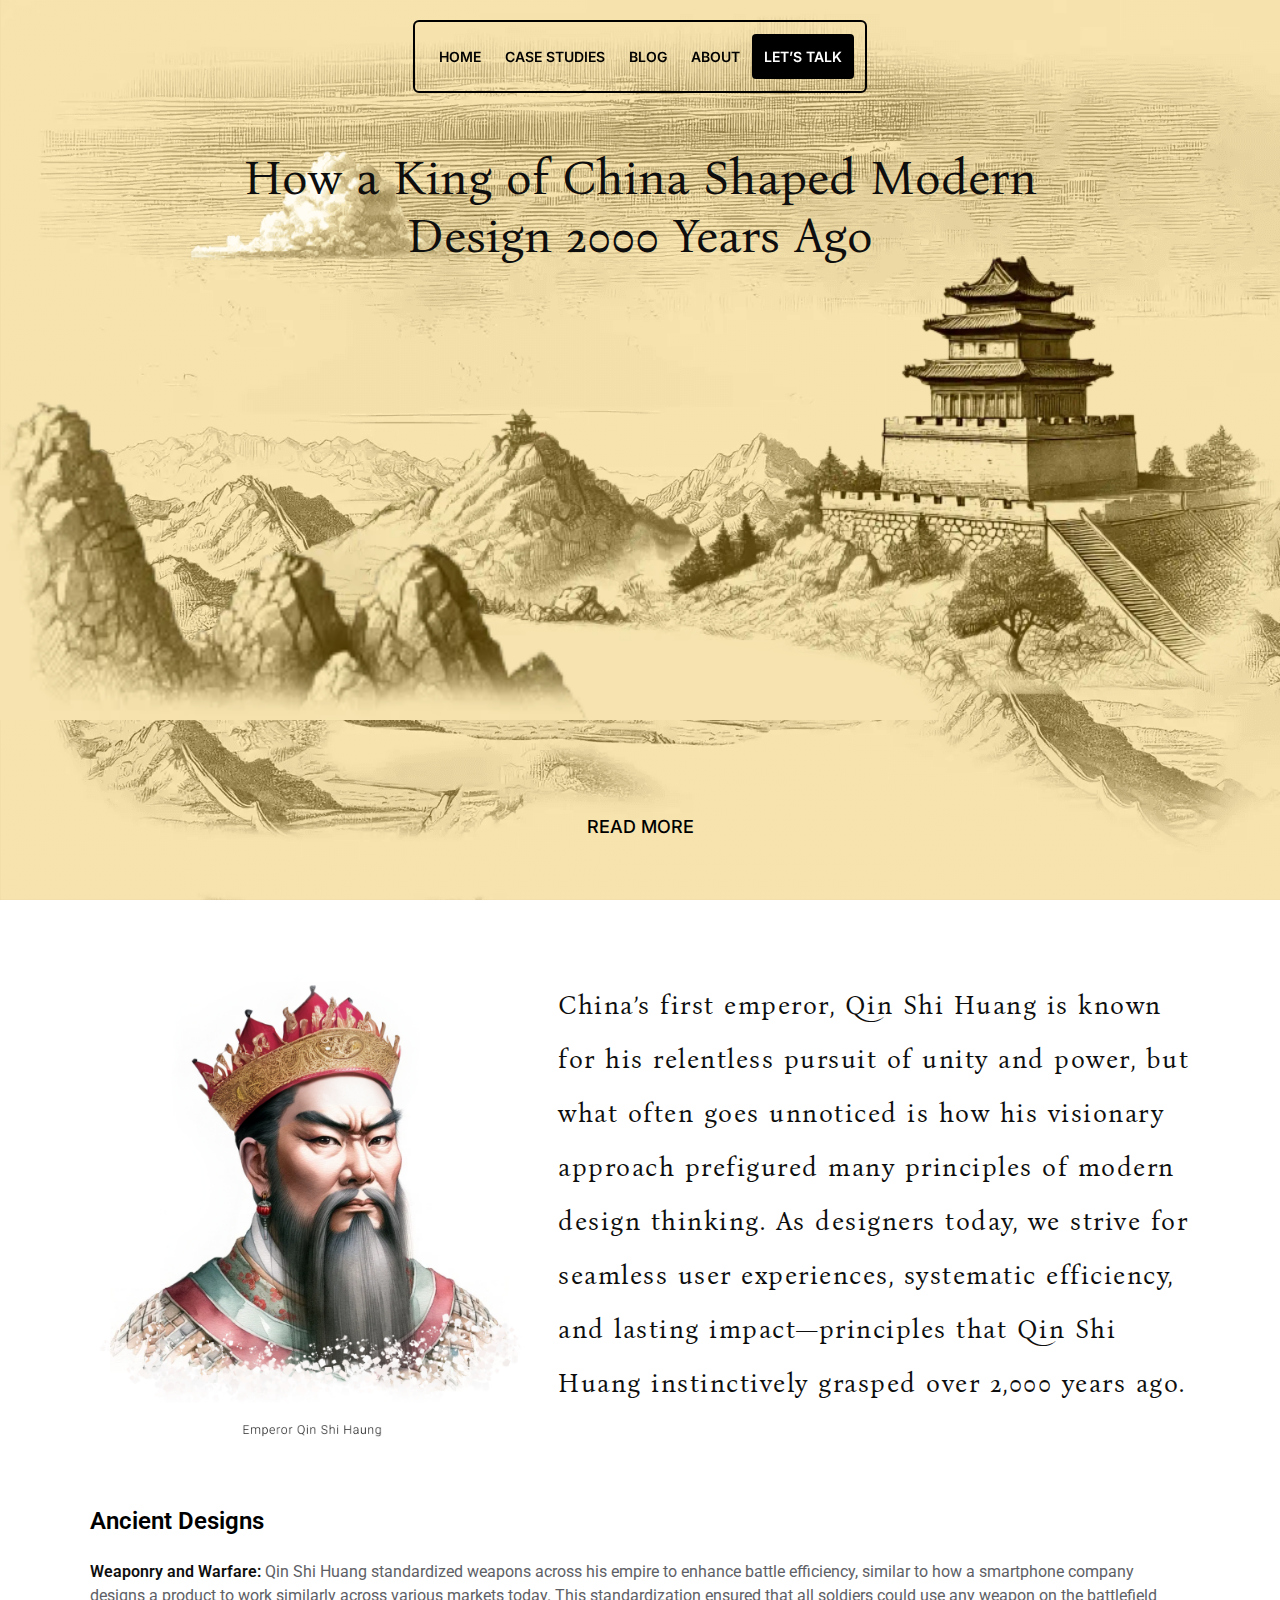
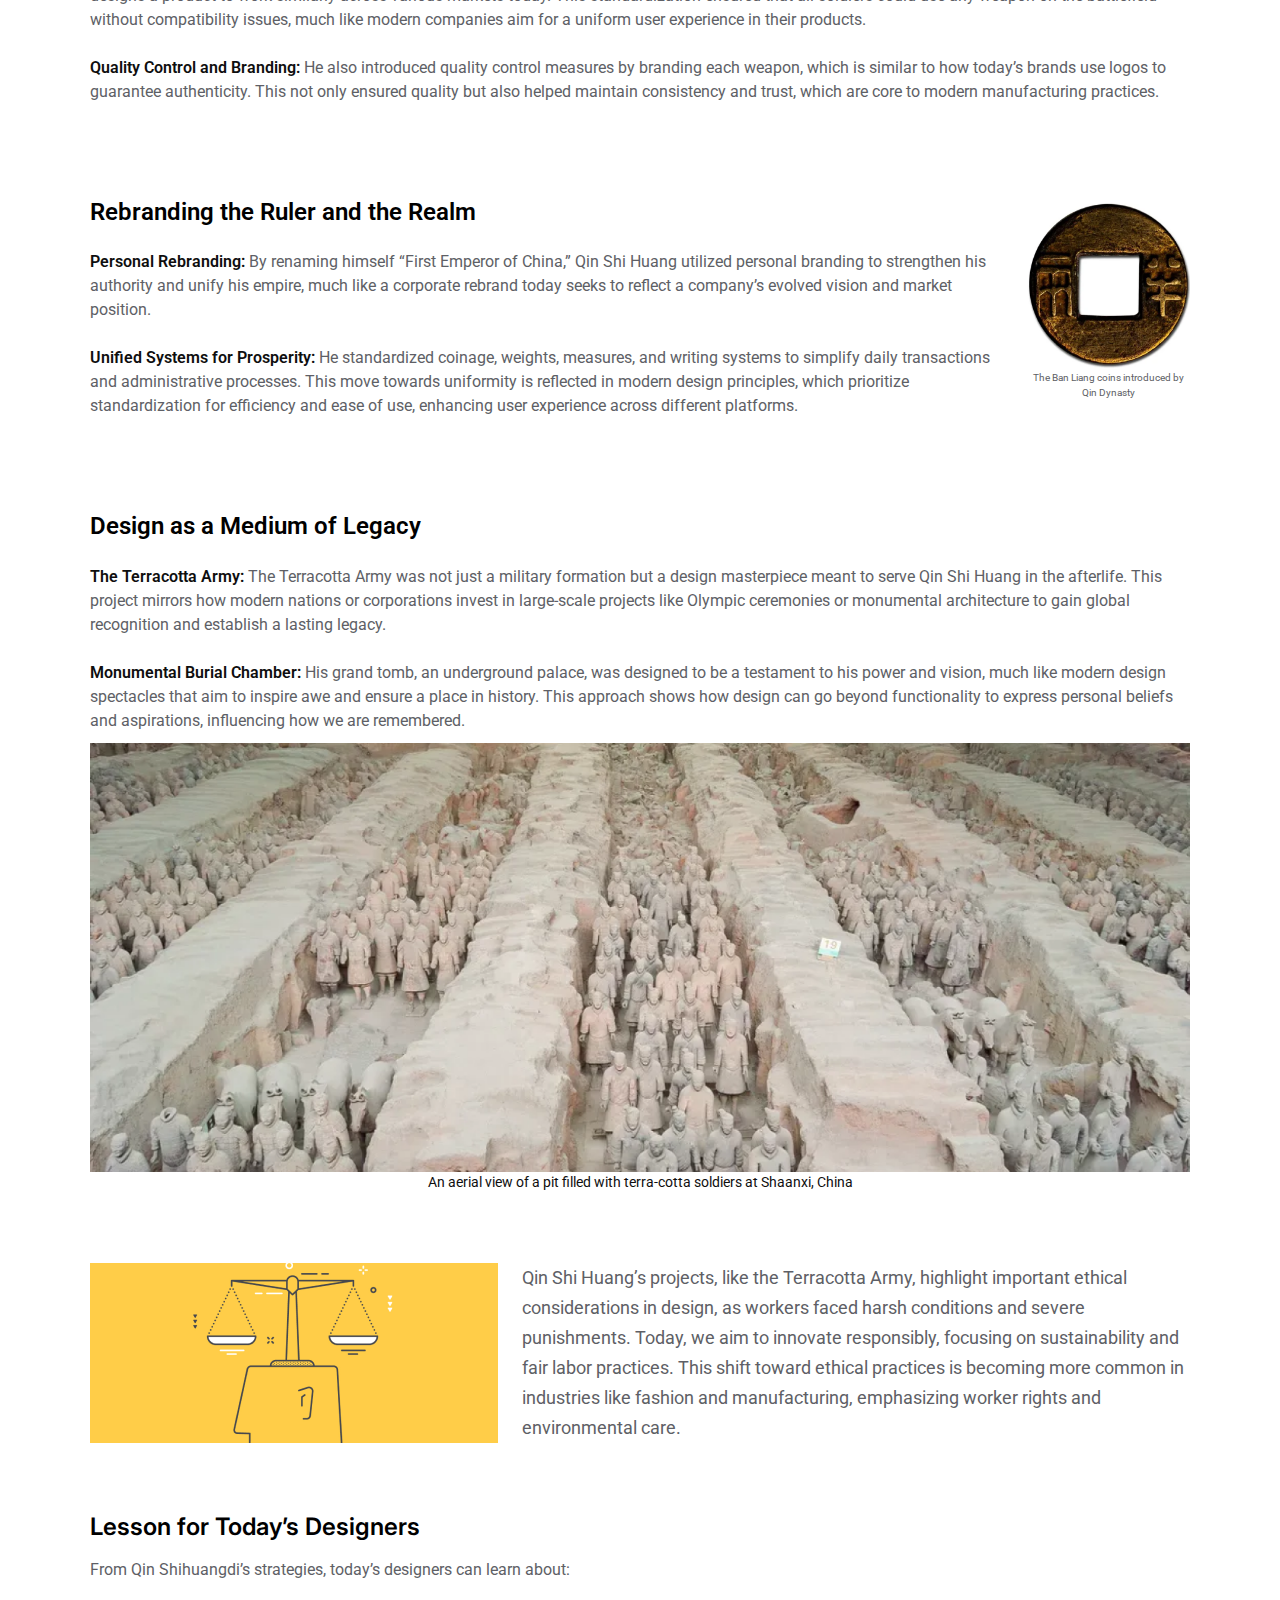
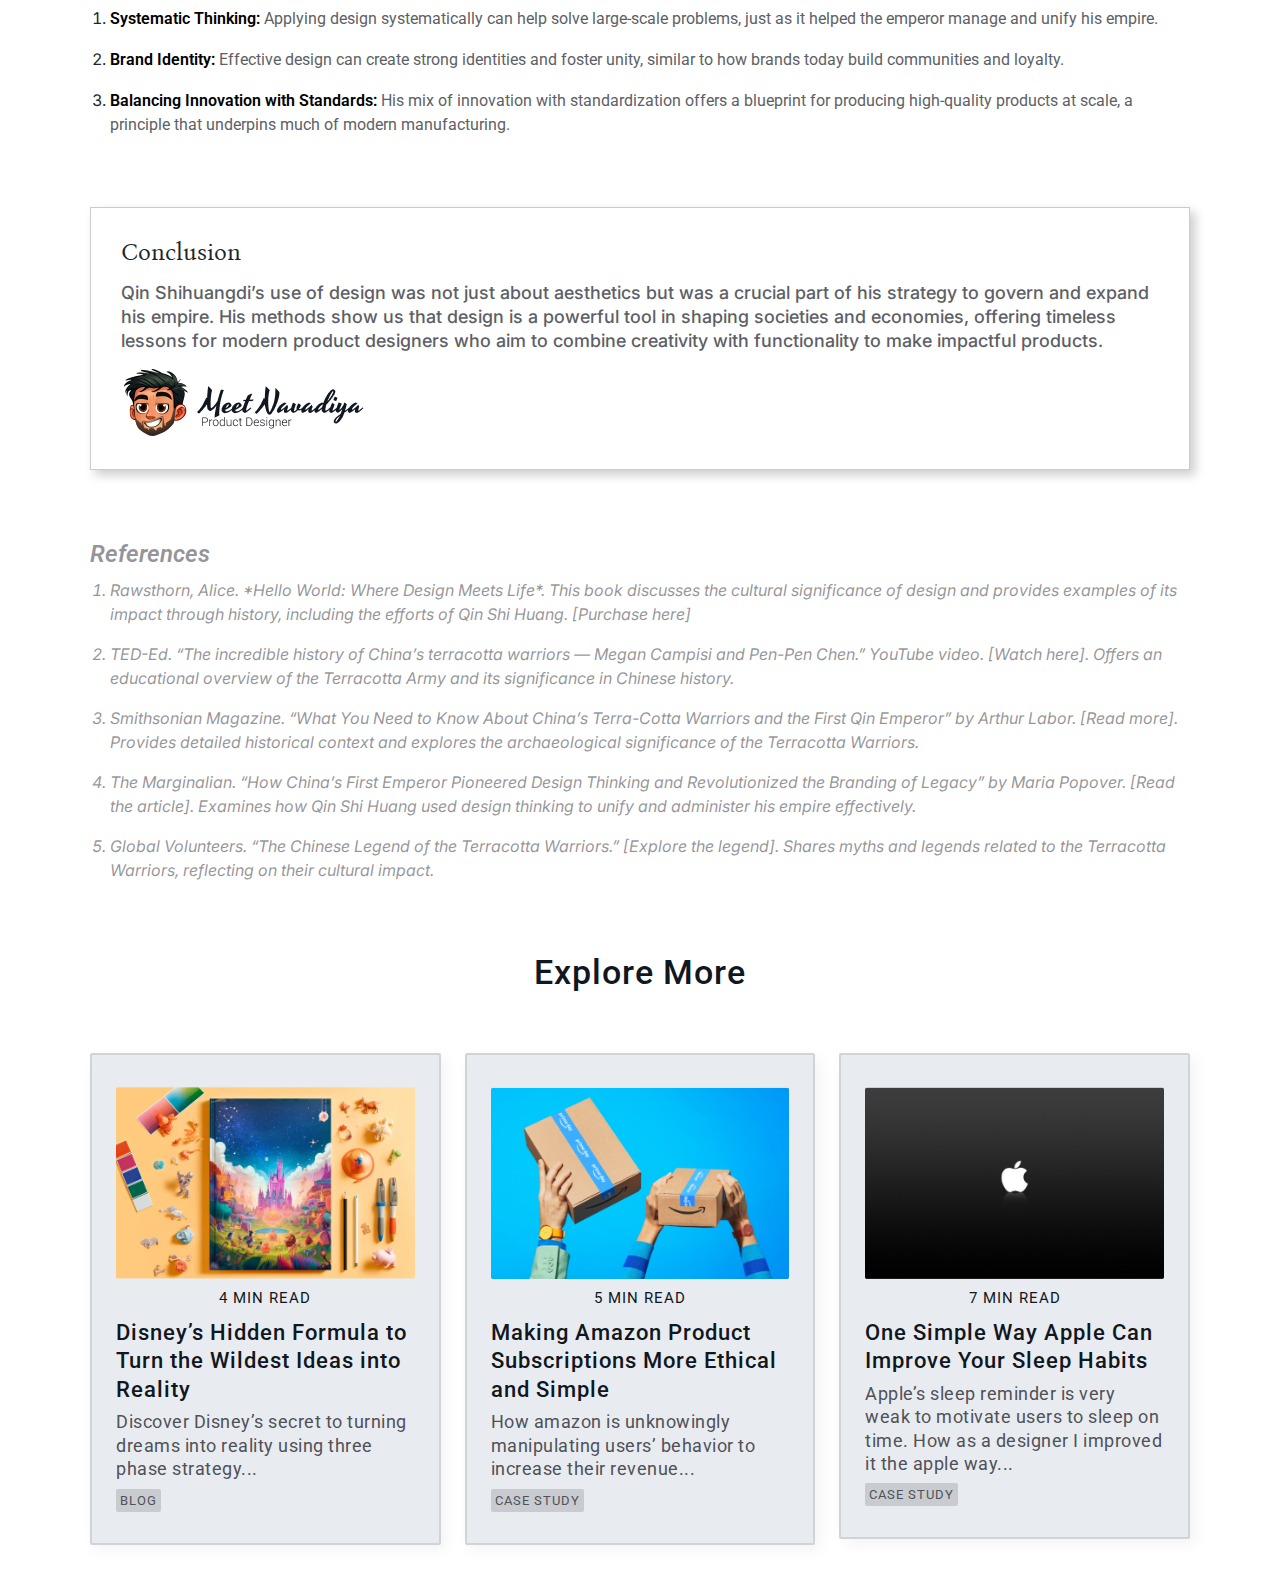
==== chinaKing.html @ 112cf76a "worked on blog pages" ====
<!DOCTYPE html>
<html lang="en">

<head>
    <meta charset="UTF-8">
    <meta name="viewport" content="width=device-width, initial-scale=1.0">
    <meta name="theme-color" content="#000000" />
    <title>The King of China</title>
    <link href="https://cdn.jsdelivr.net/npm/bootstrap@5.0.2/dist/css/bootstrap.min.css" rel="stylesheet">
    <link rel="stylesheet" href="assests/css/style.css">
    <script src="https://cdn.jsdelivr.net/npm/bootstrap@5.0.2/dist/js/bootstrap.bundle.min.js"></script>
</head>

<body>
    <div class="homeSectoin">
        <span class="fort_img"></span>
        <span class="cloud_left fadeInLeftCloud" id="hori"></span>
        <!-- <span class="cloud_right fadeInRightCloud" id="hori2"></span> -->
        <span class="rockOne"></span>
        <div class="topMenus">
            <div class="topMenusOverlay"></div>
            <ul>
                <li><a href="">Home</a></li>
                <li><a href="">Case studies</a></li>
                <li><a href="">Blog</a></li>
                <li><a href="">About</a></li>
                <li><a href="" class="letTalkMenu">Let’s talk</a></li>
            </ul>
        </div>
        <div class="homeContainer">
            <h1>How a King of China Shaped Modern Design 2000 Years Ago</h1>
            <div class=""></div>
        </div>
        <div class="learnMoreSection">
            <span class="textReadMore">Read More</span>
            <div class="chevron"></div>
            <div class="chevron"></div>
            <div class="chevron"></div>
        </div>
    </div>
    <div class="aboutUsSection">
        <div class="aboutUsCotainer">
            <div class="container">
                <div class="row">
                    <div class="col-md-5">
                        <div class="kingPhotos">
                            <img src="assests/images/Emperor_king.png" alt="">
                        </div>
                    </div>
                    <div class="col-md-7">
                        <div class="aboutChina">
                            <p>China’s first emperor, Qin Shi Huang is known for his relentless pursuit of unity and power, but what often goes unnoticed is how his visionary approach prefigured many principles of modern design thinking. As designers today, we strive for seamless user experiences, systematic efficiency, and lasting impact—principles that Qin Shi Huang instinctively grasped over 2,000 years ago.</p>
                        </div>
                    </div>
                </div>
            </div>
        </div>
    </div>
    <div class="AncientDesigns">
        <div class="container">
            <div class="row">
                <div class="col-md-12">
                    <h2>Ancient Designs</h2>
                    <p><span>Weaponry and Warfare:</span> Qin Shi Huang standardized weapons across his empire to enhance battle efficiency, similar to how a smartphone company designs a product to work similarly across various markets today. This standardization ensured that all soldiers could use any weapon on the battlefield without compatibility issues, much like modern companies aim for a uniform user experience in their products.</p>
                    <p><span>Quality Control and Branding:</span> He also introduced quality control measures by branding each weapon, which is similar to how today’s brands use logos to guarantee authenticity. This not only ensured quality but also helped maintain consistency and trust, which are core to modern manufacturing practices.</p>
                </div>
            </div>
        </div>
    </div>

    <div class="AncientDesigns RebrandingSection">
        <div class="container">
            <div class="row">
                <div class="col-md-10">
                    <h2>Rebranding the Ruler and the Realm</h2>
                    <p><span>Personal Rebranding:</span> By renaming himself “First Emperor of China,” Qin Shi Huang utilized personal branding to strengthen his authority and unify his empire, much like a corporate rebrand today seeks to reflect a company’s evolved vision and market position.</p>
                    <p><span>Unified Systems for Prosperity:</span> He standardized coinage, weights, measures, and writing systems to simplify daily transactions and administrative processes. This move towards uniformity is reflected in modern design principles, which prioritize standardization for efficiency and ease of use, enhancing user experience across different platforms.</p>
                </div>
                <div class="col-md-2">
                    <div class="Rebranding_img">
                        <img src="assests/images/Rebranding_img.png" alt="">
                        <p>The Ban Liang coins introduced by Qin Dynasty</p>
                    </div>
                </div>
            </div>
        </div>
    </div>

    <div class="AncientDesigns">
        <div class="container">
            <div class="row">
                <div class="col-md-12">
                    <h2>Design as a Medium of Legacy</h2>
                    <p><span>The Terracotta Army:</span> The Terracotta Army was not just a military formation but a design masterpiece meant to serve Qin Shi Huang in the afterlife. This project mirrors how modern nations or corporations invest in large-scale projects like Olympic ceremonies or monumental architecture to gain global recognition and establish a lasting legacy.</p>
                    <p style="margin-bottom: 10px;"><span>Monumental Burial Chamber:</span> His grand tomb, an underground palace, was designed to be a testament to his power and vision, much like modern design spectacles that aim to inspire awe and ensure a place in history. This approach shows how design can go beyond functionality to express personal beliefs and aspirations, influencing how we are remembered.</p>
                    <div class="DesignMedium">
                        <img src="assests/images/DesignMedium_img.png" alt="">
                        <p>An aerial view of a pit filled with terra-cotta soldiers at Shaanxi, China</p>
                    </div>
                </div>
            </div>
        </div>
    </div>
    <div class="AncientDesigns">
        <div class="container">
            <div class="row">
                <div class="col-md-12">
                    <div class="Huangsprojects">
                        <img src="assests/images/Huangsprojects.png" alt="">
                        <p>Qin Shi Huang’s projects, like the Terracotta Army, highlight important ethical considerations in design, as workers faced harsh conditions and severe punishments. Today, we aim to innovate responsibly, focusing on sustainability and fair labor practices. This shift toward ethical practices is becoming more common in industries like fashion and manufacturing, emphasizing worker rights and environmental care.</p>
                    </div>
                </div>
            </div>
        </div>
    </div>

    <div class="AncientDesigns">
        <div class="container">
            <div class="row">
                <div class="col-md-12">
                    <div class="lessonTodayDesigner">
                        <h3>Lesson for Today’s Designers</h3>
                        <p>From Qin Shihuangdi’s strategies, today’s designers can learn about:</p>
                        <ol>
                            <li><p><span>Systematic Thinking:</span> Applying design systematically can help solve large-scale problems, just as it helped the emperor manage and unify his empire.</p></li>
                            <li><p><span>Brand Identity:</span> Effective design can create strong identities and foster unity, similar to how brands today build communities and loyalty.</p></li>
                            <li><p><span>Balancing Innovation with Standards:</span> His mix of innovation with standardization offers a blueprint for producing high-quality products at scale, a principle that underpins much of modern manufacturing.</p></li>
                        </ol>
                    </div>
                </div>
            </div>
        </div>
    </div>

    <div class="ConclusionSection AncientDesigns">
        <div class="container">
            <div class="row">
                <div class="col-md-12">
                    <div class="ConclusionContainer">
                        <h3>Conclusion</h3>
                        <p>Qin Shihuangdi’s use of design was not just about aesthetics but was a crucial part of his strategy to govern and expand his empire. His methods show us that design is a powerful tool in shaping societies and economies, offering timeless lessons for modern product designers who aim to combine creativity with functionality to make impactful products.</p>
                        <div class="signtureSection">
                            <img src="assests/images/meet_Sign.png" alt="">
                        </div>
                    </div>
                </div>
            </div>
        </div>
    </div>
    <div class="AncientDesigns References">
        <div class="container">
            <div class="row">
                <div class="col-md-12">
                    <div class="ReferencesContainer">
                        <h2>References</h2>
                        <ol>
                            <li>Rawsthorn, Alice. *Hello World: Where Design Meets Life*. This book discusses the cultural significance of design and provides examples of its impact through history, including the efforts of Qin Shi Huang. [Purchase here]</li>
                            <li>TED-Ed. “The incredible history of China’s terracotta warriors — Megan Campisi and Pen-Pen Chen.” YouTube video. [Watch here]. Offers an educational overview of the Terracotta Army and its significance in Chinese history.</li>
                            <li>Smithsonian Magazine. “What You Need to Know About China’s Terra-Cotta Warriors and the First Qin Emperor” by Arthur Labor. [Read more]. Provides detailed historical context and explores the archaeological significance of the Terracotta Warriors.</li>
                            <li>The Marginalian. “How China’s First Emperor Pioneered Design Thinking and Revolutionized the Branding of Legacy” by Maria Popover. [Read the article]. Examines how Qin Shi Huang used design thinking to unify and administer his empire effectively.</li>
                            <li>Global Volunteers. “The Chinese Legend of the Terracotta Warriors.” [Explore the legend]. Shares myths and legends related to the Terracotta Warriors, reflecting on their cultural impact.</li>
                        </ol>
                    </div>
                </div>
            </div>
        </div>
    </div>

    <div class="exploerSection mainContianer">
        <div class="container">
            <div class="row">
                <div class="col-md-12">
                    <h2>Explore More</h2>
                </div>
                <div class="col-md-4">
                    <div class="exploreSectionCards">
                        <a href="disneys.html">
                            <img src="assests/images/amazonProduct/disneysWallPaper.png" alt="">
                            <span>4 MIN READ</span>
                            <h3>Disney’s Hidden Formula to Turn the Wildest Ideas into Reality</h3>
                            <p>Discover Disney’s secret to turning dreams into reality using three phase strategy...</p>
                            <i>Blog</i>
                        </a>
                    </div>
                </div>
                <div class="col-md-4">
                    <div class="exploreSectionCards">
                        <a href="makingAmazon.html">
                            <img src="assests/images/amazonProduct/makingAmazonProduct.png" alt="">
                            <span>5 MIN READ</span>
                            <h3>Making Amazon Product Subscriptions More Ethical and Simple</h3>
                            <p>How amazon is unknowingly manipulating users’ behavior to increase their revenue... </p>
                            <i>Case Study</i>
                        </a>
                    </div>
                </div>
                <div class="col-md-4">
                    <div class="exploreSectionCards">
                        <a href="">
                            <img src="assests/images/amazonProduct/simpleWayApple.png" alt="">
                            <span>7 MIN READ</span>
                            <h3>One Simple Way Apple Can Improve Your Sleep Habits</h3>
                            <p>Apple’s sleep reminder is very weak to motivate users to sleep on time. How as a designer I improved it the apple way...</p>
                            <i>Case Study</i>
                        </a>
                    </div>
                </div>
            </div>
        </div>
    </div>

</body>
<script src="https://ajax.googleapis.com/ajax/libs/jquery/1.9.1/jquery.min.js"></script>
<script>
    $(window).scroll(function(){
  var topMenus = $('.topMenus'),
      scroll = $(window).scrollTop();
        if (scroll >= 200) topMenus.addClass('fixed');
        else topMenus.removeClass('fixed');
    });
</script>

</html>
---- assests/css/style.css ----
@import url('https://fonts.googleapis.com/css2?family=Inter:ital,opsz,wght@0,14..32,100..900;1,14..32,100..900&display=swap');
@import url('https://fonts.googleapis.com/css2?family=Bona+Nova:ital,wght@0,400;0,700;1,400&display=swap');
@import url('https://fonts.googleapis.com/css2?family=Roboto:ital,wght@0,100;0,300;0,400;0,500;0,700;0,900;1,100;1,300;1,400;1,500;1,700;1,900&display=swap');
@import url('https://fonts.googleapis.com/css2?family=Yesteryear&display=swap');
/* font-family: "Bona Nova", serif; */
/* font-family: "Inter", sans-serif; */
/* font-family: "Roboto", sans-serif; */
/* font-family: "Yesteryear", cursive; */
body,html{
    height: 100%;
    font-family: "Inter", sans-serif;
}
body{
    margin: 0;
    padding: 0;
    font-family: "Inter", sans-serif;
    overflow-x: hidden;
}
.commonBackgroundSection{
    position: relative;
    width: 100%;
    height: 100%;
    background-size: 100% 100%;
    background-attachment: fixed;
    background-image: url('../images/commonBackground.png');
}
.commonBackgroundSection .commonHeadingSection{
    position: relative;
    z-index: 1;
    color: #FFFFFF;
    display: flex;
    align-items: center;
    justify-content: center;
    flex-direction: column;
    height: 100%;
}
.commonBackgroundSection .commonHeadingSection h1{
    color: #FAF9F6;
    text-align: center;
    font-family: "Bona Nova", serif;
    font-size: 101px;
    font-style: normal;
    font-weight: 400;
    line-height: normal;
    margin: 0;
}
.commonBackgroundSection .commonHeadingSection p{
    color: rgba(250, 249, 246, 0.80);
    text-align: center;
    font-family: "Roboto", sans-serif;
    font-size: 20px;
    font-style: normal;
    font-weight: 400;
    line-height: 130%; /* 26px */
    letter-spacing: 0.5px;
    max-width: 532px;
    margin: 0 auto;
}
.commonBackgroundSection .topMenus{
    max-width: 416px;
    border-color: #FFFFFF;
}
.commonBackgroundSection .topMenus ul li a{
    color: #FFFFFF;
}
.commonBackgroundSection .topMenus ul li a.letTalkMenu{
    background-color: #FFFFFF;
    color: #000000;
}
.commonBackgroundSection .topMenus.fixed{
    background-color: #000000;
    top: 0;
}
.commonBackgroundSection .learnMoreSection a{
    display: flex;
    align-items: center;
    justify-content: center;
    cursor: pointer;
    position: absolute;
    left: 0;
    right: 0;
    z-index: 9;
}
.commonBackgroundSection .learnMoreSection .textReadMore{
    color: #FFFFFF;
}
.commonBackgroundSection .learnMoreSection .chevron:before,
.commonBackgroundSection .learnMoreSection .chevron:after{
    background: #FFFFFF;
}
.homeSectoin{
    position: relative;
    background-image: url('../images/mainBG.png');
    background-size: cover;
    background-attachment: fixed;
    width: 100%;
    height: 100%;
}
.fort_img{
    position: absolute;
    width: 100%;
    height: 100%;
    background-image: url('../images/fort_img.webp');
    background-size: contain;
    background-repeat: no-repeat;
    background-attachment: fixed;
}
.cloud_left{
    position: absolute;
    width: 100%;
    height: 100%;
    background-image: url('../images/coud_left.png');
    background-size: contain;
    background-repeat: no-repeat;
}
.cloud_right{
    position: absolute;
    width: 100%;
    height: 100%;
    background-image: url('../images/cloud_right.png');
    background-size: contain;
    background-repeat: no-repeat;
}
.rockOne{
    position: absolute;
    width: 100%;
    height: 100%;
    background-image: url('../images/rockOne.webp');
    background-size: contain;
    background-repeat: no-repeat;
    display: flex;
    background-attachment: fixed;
}
/* .fadeInLeftCloud,
.fadeInRightCloud{
    opacity: 0;
  -webkit-animation: fadeIn ease-in 1;
  -moz-animation: fadeIn ease-in 1;
  animation: fadeIn ease-in 1;
  -webkit-animation-fill-mode: forwards;
  -moz-animation-fill-mode: forwards;
  animation-fill-mode: forwards;
  -webkit-animation-duration: 1s;
  -moz-animation-duration: 1s;
  animation-duration: 1s;
  -webkit-animation-delay: 0.1s;
  -moz-animation-delay: 0.1s;
  animation-delay: 0.1s;
} */
.fadeInLeftCloud {
    opacity: 1;
    transform: translateX(-200px) translateY(11px);
    position: absolute;
    top: 0%;
    left: 18%;
    transition: transform 1s ease-in-out;
    display: block;
    width: 100%;
    height: 100%;
    border-radius: inherit;
    object-position: center;
    object-fit: cover;
    image-rendering: auto;
}
@media(max-width: 767px){
    .fadeInLeftCloud{
        display: none;
    }
}
@keyframes fadeIn {
    from {
      opacity: 0;
    }
    to {
      opacity: 1;
    }
}
.topMenus{
    position: fixed;
    z-index: 99;
    left: 0;
    right: 0;
    top: 20px;
    border: solid 2px #000000;
    /* background-color: rgba(255, 255, 255, 0.30); */
    max-width: 454px;
    margin: 0 auto;
    border-radius: 6px;
}
.topMenus.fixed{
    background-color: #FFFFFF;
}
/* .topMenus .topMenusOverlay{
    position: absolute;
    left: 0;
    right: 0;
    background-color: rgba(255, 255, 255, 0.30);
    max-width: 100%;
    filter: blur(100px);
} */
.topMenus ul{
    list-style: none;
    padding: 12px 0;
    margin: 0;
    display: flex;
    align-items: center;
    justify-content: center;
}
.topMenus ul li a{
    text-decoration: none;
    color: #000000;
    text-transform: uppercase;
    font-family: "Inter", sans-serif;
    font-size: 14px;
    font-weight: 600;
    padding: 12px 12px;
    display: inline-block;
}
.topMenus ul li a.letTalkMenu{
    background-color: #000000;
    color: #FFFFFF;
    border-radius: 4px;
}
@media(max-width: 575px){
    .topMenus{
        max-width: fit-content;
        padding: 0 10px;
    }
    .topMenus ul{
        padding: 6px 0;
    }
    .topMenus ul li a{
        font-size: 12px;
        padding: 6px;
    }
}
.homeContainer{
    position: absolute;
    left: 0;
    right: 0;
    margin: auto;
    display: flex;
    align-items: center;
    justify-content: center;
    flex-direction: column;
}
@media(max-width: 1024px){
    .homeContainer{
        height: 100%;
    }
}
.homeContainer h1{
    max-width: 800px;
    font-size: 48px;
    text-align: center;
    padding-top: 150px;
    color: #0E0E0E;
    font-family: "Bona Nova", serif;
}
@media(max-width: 575px){
    .homeContainer h1{
        font-size: 36px;
        text-align: center;
        font-weight: 500;
        padding: 0px 30px;
        
    }
}
.learnMoreSection .chevron{
    position: absolute;
    z-index: 9;
    left: 0;
    right: 0;
    bottom: 60px;
    width: 24px;
    height: 2px;
    opacity: 0;
    transform: scale3d(0.5, 0.5, 0.5);
    animation: move 3s ease-out infinite;
    margin: 0 auto;
}
.textReadMore{
    font-size: 18px;
    font-weight: 500;
    color: #000000;
    text-transform: uppercase;
    position: absolute;
    left: 0;
    right: 0;
    bottom: 60px;
    margin: 0 auto;
    text-align: center;
  }
.learnMoreSection .chevron:first-child {
    animation: move 3s ease-out 1s infinite;
  }
  
.learnMoreSection .chevron:nth-child(2) {
animation: move 3s ease-out 2s infinite;
}  
.learnMoreSection .chevron:before,
.learnMoreSection .chevron:after {
    content: ' ';
    position: absolute;
    top: 0;
    height: 100%;
    width: 51%;
    background: #000000;
  }
  
.learnMoreSection .chevron:before {
    left: 0;
    transform: skew(0deg, 30deg);
}
  
.learnMoreSection .chevron:after {
    right: 0;
    width: 50%;
    transform: skew(0deg, -30deg);
}
  
  @keyframes move {
    25% {
      opacity: 1;
  
    }
    33% {
      opacity: 1;
      transform: translateY(30px);
    }
    67% {
      opacity: 1;
      transform: translateY(40px);
    }
    100% {
      opacity: 0;
      transform: translateY(55px) scale3d(0.5, 0.5, 0.5);
    }
  }

.aboutUsSection{
    position: relative;
    padding: 70px 0;
    /* background-image: url('../images/Background_texture.png'); */
    width: 100%;
    background-size: cover;
    background-attachment: fixed;
    background-repeat: repeat-x;
}
.aboutChina{
    position: relative;
    height: 100%;
    display: flex;
    align-items: center;
}
.aboutChina p{
    color: #0E0E0E;
    font-family: "Bona Nova", serif;
    font-size: 28px;
    font-weight: 400;
    line-height: 54px;
    letter-spacing: 1.5px;
    text-align: justified;
}
.kingPhotos{
    position: relative;
}
.kingPhotos img{
    width: 100%;
    max-width: 525px;
}
.aboutUsCotainer{
    position: relative;
    max-width: 1416px;
    margin: 0 auto;
}
@media(max-width: 1440px){
    .aboutUsCotainer,
    .ConclusionSection{
        max-width: 1320px;
        padding: 0 20px;
    }
    .aboutChina p{
        font-size: 26px;
    }
}
@media(max-width: 1366px){
    .aboutUsCotainer,
    .ConclusionSection{
        max-width: 1140px;
        padding: 0 20px;
    }
}
@media(max-width: 767px){
    .aboutUsCotainer{
        text-align: center;
    }
    .kingPhotos{
        margin-bottom: 20px;
    }
    .aboutChina{
        text-align: left;
    }
}
.aboutUsCotainer .container{
    max-width: 100%;
    padding: 0;
}
.AncientDesigns{
    position: relative;
    max-width: 1416px;
    margin: 0px auto 70px;
}
@media(max-width: 1440px){
    .AncientDesigns{
        max-width: 1320px;
        padding: 0 20px;
    }
}
@media(max-width: 1366px){
    .AncientDesigns{
        max-width: 1140px;
        padding: 0 20px;
    }
}
.AncientDesigns .container{
    padding: 0;
    max-width: 100%;
}
@media(max-width: 1024px){
    .AncientDesigns .container,
    .aboutUsCotainer .container{
        padding: 0 30px;
        max-width: 100%;
    }   
}
.AncientDesigns h2{
    font-size: 24px;
    margin-bottom: 24px;
    color: #000000;
    font-weight: 600;
    font-family: "Roboto", sans-serif;
}
.AncientDesigns p{
    font-size: 16px;
    margin-bottom: 24px;
    color: #5E5F66;
    font-family: "Roboto", sans-serif;
}
.AncientDesigns p span{
    font-weight: 600;
    color: #0E0E0E;
    font-family: "Roboto", sans-serif;
}
.RebrandingSection{
    margin-top: 0 !important;
}
.RebrandingSection .Rebranding_img img{
    width: 100%;
}
.RebrandingSection .Rebranding_img p{
    text-align: center;
    font-size: 10px;
    margin: 0;
    color: #5E5F66;
}
.AncientDesigns .DesignMedium img{
    width: 100%;
}
.AncientDesigns .DesignMedium p{
    text-align: center;
    margin: 0;
    font-size: 14px;
    color: #0E0E0E;
}
.AncientDesigns .Huangsprojects{
    position: relative;
    display: flex;
    align-items: center;
}
.AncientDesigns .Huangsprojects img{
    width: 408px;
    margin-right: 24px;
}
.AncientDesigns .Huangsprojects p{
    font-size: 18px;
    width: calc(100% - 432px);
    margin: 0;
    line-height: 30px;
}
@media(max-width: 767px){
    .AncientDesigns .Huangsprojects{
        flex-direction: column;
    }
    .AncientDesigns .Huangsprojects img{
        width: auto;
        margin-bottom: 20px;
        margin-right: 0;
    }
    .AncientDesigns .Huangsprojects p{
        width: 100%;
    }
}
.AncientDesigns .lessonTodayDesigner{
    position: relative;
}
.AncientDesigns .lessonTodayDesigner h3{
    color: #000000;
    font-size: 24px;
    margin-bottom: 16px;
    font-weight: 600;
}
.AncientDesigns .lessonTodayDesigner ol{
    padding: 0 0 0 20px;
    margin: 0;
}
.AncientDesigns .lessonTodayDesigner ol li{
    margin-bottom: 16px;
}
.AncientDesigns .lessonTodayDesigner ol li p{
    margin: 0;
}
.AncientDesigns .lessonTodayDesigner ol li p span{
    font-weight: 600;
    color: #000000;
}
.AncientDesigns .lessonTodayDesigner ol li:last-child{
    margin: 0;
}
.ConclusionSection .ConclusionContainer{
    position: relative;
    padding: 30px;
    font-family: "Bona Nova", serif;
    box-shadow: 5px 5px 10px 0 #ccc;
    border: solid 1px #ccc;
}
.ConclusionSection .ConclusionContainer h3{
    font-family: "Bona Nova", serif;
    font-size: 24px;
    margin-bottom: 14px;
}
.ConclusionSection .ConclusionContainer p{
    font-size: 18px;
    margin-bottom: 16px;
    font-family: "Inter", sans-serif;
    font-weight: 500;
    line-height: 24px;
}
.AncientDesigns.References .ReferencesContainer{
    position: relative;
    font-style: italic;
}
.AncientDesigns.References .ReferencesContainer h2{
    color: rgba(77, 78, 84,0.6);
    font-size: 24px;
    margin-bottom: 10px;
}
.AncientDesigns.References .ReferencesContainer ol{
    margin: 0;
    padding: 0 0 0 20px;
}
.AncientDesigns.References .ReferencesContainer ol li{
    margin-bottom: 16px;
    color: rgba(77, 78, 84,0.6);
}
.AncientDesigns.References .ReferencesContainer ol li:last-child{
    margin: 0;
}
.exploreMoreSection{
    position: relative;
}
.exploreMoreSection .exploreMoreHeading{
    position: relative;
    text-align: center;
    padding: 40px 0;
}
.exploreMoreSection .exploreMoreHeading::before{
    content: '';
    position: absolute;
    left: 0;
    right: 0;
    top: 0;
    width: 180px;
    height: 4px;
    background-color: #EEEEEE;
    margin: 0 auto;
}
.exploreMoreSection .exploreMoreHeading h2{
    font-size: 28px;
    color: #000000;
    font-weight: 600;
    font-family: "Inter", sans-serif;
    margin: 0;
}
.exploreCards{
    position: relative;
    padding: 32px;
}
.exploreMoreSection .exploreCards{
    position: relative;
    padding: 25px;
    background-size: cover;
    background-repeat: no-repeat;
    width: 100%;
}
.exploreMoreSection .exploreCards img{
    width: 100%;
    max-width: 304px;
}
.exploreCards .cardsDescription{
    position: relative;
}
.exploreCards .cardsDescription span{
    display: flex;
    align-items: center;
    justify-content: center;
    font-size: 14px;
    color: #0E0E0E;
    margin: 10px 0;
}
.exploreCards .cardsDescription h3{
    font-size: 23px;
    font-family: "Inter", sans-serif;
    font-weight: 500;
    color: #000000;
    line-height: 130%;
    margin-bottom: 4px;   
}
.exploreCards .cardsDescription p{
    font-size: 17px;
    margin-bottom: 16px;
    color: #5E5F66;
}
.exploreCards .cardsDescription strong{
    background-color: rgba(77, 78, 84,0.2);
    padding: 4px 8px;
    border-radius: 4px;
    font-size: 16px;
    font-weight: 500;
    font-family: "Inter", sans-serif;
    margin-bottom: 8px;
    display: inline-block;
}
@media(max-width: 767px){
    .exploreCards{
        margin-bottom: 20px;
    }
    .exploreMoreSection .exploreCards img{
        max-width: 96%;
    }
}


.disneysHomeSection{
    position: relative;
    width: 100%;
    height: 100%;
    background-image: url('../images/disneys_images/mainBg.png');
    background-size: 100% 100%;
    background-attachment: fixed;
    background-repeat: no-repeat;
}
@media(max-width: 767px){
    .disneysHomeSection{
        background-size: cover;
    }
}
.disneysHomeSection .topMenus{
    border-color: #FFFFFF;
}
.disneysHomeSection .topMenus.fixed{
    background-color: #000000;
}
.disneysHomeSection .topMenus ul li a{
    color: #FFFFFF;
    font-size: 13px;
    font-family: "Roboto", sans-serif;   
    padding: 12px 14px;
}
@media(max-width: 575px){
    .disneysHomeSection .topMenus ul li a{
        padding: 12px 10px;
    }
}
.disneysHomeSection .homeContainer{
    height: 100%;
    display: flex;
    align-items: center;
    justify-content: center;
    flex-direction: column;
}
.disneysHomeSection .homeContainer h1{
    color: #FFFFFF;
    margin-bottom: 30px;
    margin-top: -30px;
}
@media(max-width: 767px){
    .disneysHomeSection .homeContainer h1{
        padding: 0 20px;
    }
}
@media(max-width: 1440px){
    .disneysHomeSection .homeContainer h1{
        margin-top: -150px;
    }
}
.disneysHomeSection .homeContainer ul{
    list-style: none;
    padding: 0;
    margin: 0;
    display: flex;
    align-items: center;
    justify-content: center;
}
.disneysHomeSection .homeContainer ul li{
    background-color: rgba(225,225,225,0.9);
    width: 180px;
    height: 45px;
    display: flex;
    align-items: center;
    justify-content: center;
    border: solid 1px #FAF9F6;
    margin-right: 30px;
    border-radius: 4px;
    font-size: 16px;
    color: #FAF9F6;
}
.disneysHomeSection .homeContainer ul li:last-child{
    margin-right: 0;
}
@media(max-width: 600px){
    .disneysHomeSection .homeContainer ul{
        flex-direction: column;
    }
    .disneysHomeSection .homeContainer ul li{
        margin: 0 0 12px 0;
    }
}
.disneysHomeSection .learnMoreSection .textReadMore{
    color: #FFFFFF;
}
.disneysHomeSection .learnMoreSection .chevron::before,
.disneysHomeSection .learnMoreSection .chevron::after{
    background-color: #FFFFFF;
}
.mainContianer{
    position: relative;
    max-width: 1416px;
    margin: 0px auto 70px;
}
.mainContianer .container{
    position: relative;
    max-width: 100%;
    padding: 0 20px;
}
.mainContianer h2{
    color: #0E0E0E;
    font-size: 24px;
    font-weight: 600;
    font-family: "Roboto", sans-serif;
    margin-bottom: 16px;
}
@media(max-width: 1440px){
    .mainContianer{
        max-width: 1320px;
    }
}
@media(max-width: 1366px){
    .mainContianer{
        max-width: 1140px;
    }
}
@media(max-width: 1024px){
    .mainContianer h2{
        font-size: 22px;
    }
}
.disneysAboutUs p{
    position: relative;
    margin: 60px 0 0 0;
    font-family: "Bona Nova", serif;
    font-size: 24px;
    line-height: 36px;   
}
.CreativeThinkingProcess{
    position: relative;
}
.CreativeThinkingProcessContainer p,
.TheDreamerSection .TheDreamerContainer p{
    color: #0E0E0E;
    font-family: "Roboto", sans-serif;
    font-size: 16px;
}
.TheDreamerSection .TheDreamerContainer img{
    width: 100%;
    margin-bottom: 16px;
}
.TheDreamerSection .TheDreamerContainer h3{
    font-size: 18px;
    color: #0E0E0E;
    font-family: "Roboto", sans-serif;
    font-weight: 500;
    margin-bottom: 16px;
}

@media (max-width: 767px) {
    .carousel-inner .carousel-item > div {
        display: none;
    }
    .carousel-inner .carousel-item > div:first-child {
        display: block;
        width: 100%;
    }
}

.carousel-inner .carousel-item.active,
.carousel-inner .carousel-item-next,
.carousel-inner .carousel-item-prev {
    display: flex;
}

/* medium and up screens */
@media (min-width: 768px) {

    .carousel-inner .carousel-item-end.active,
    .carousel-inner .carousel-item-next {
        transform: translateX(25%);
    }

    .carousel-inner .carousel-item-start.active, 
    .carousel-inner .carousel-item-prev {
        transform: translateX(-25%);
    }
}

.carousel-inner .carousel-item-end,
.carousel-inner .carousel-item-start { 
    transform: translateX(0);
}
.mainContianer.moviesImageSlider{
    max-width: 1100px;
    margin: 0 auto 70px;
}
.mainContianer.moviesImageSlider .carousel-inner .carousel-item .card{
    padding: 0 16px;
    border: none !important;
}
@media(max-width: 767px){
    .mainContianer.moviesImageSlider .carousel-inner .carousel-item .card,
    .mainContianer.moviesImageSlider .carousel-inner .carousel-item .card img{
        width: 100%;
    }
}
.mainContianer.moviesImageSlider .carousel-control-prev{
    background: linear-gradient(90deg, rgba(255,255,255,0.8421193184304971) 33%, rgba(255,255,255,0) 100%);
}
.mainContianer.moviesImageSlider .carousel-control-next,
.mainContianer.moviesImageSlider .carousel-control-next:hover{
    background: linear-gradient(90deg, rgba(255,255,255,0) 0%, rgba(255,255,255,0.8421193184304971) 70%);
}

.disneysHomeSection.makingAmazonHomeSection{
    background-image: url('../images/amazonProduct/homeBackground.png');
    margin-bottom: 78px;
}
.disneysHomeSection.makingAmazonHomeSection h1{
    max-width: 850px;
}
.disneysHomeSection.makingAmazonHomeSection .topMenus{
    max-width: 394px;
}
.disneysHomeSection.makingAmazonHomeSection .topMenus ul li a{
    font-size: 13px;
    font-family: "Roboto", sans-serif;
    font-weight: 400;
}
.disneysHomeSection.makingAmazonHomeSection .topMenus ul li a.letTalkMenu{
    background-color: #FFFFFF;
    color: #000000;
    border-radius: 4px;
}
.disneysHomeSection.makingAmazonHomeSection .homeContainer ul li{
    background: linear-gradient(90deg, rgba(255,255,255,0.7) 50%, rgba(250,249,246,0.7) 60%);
    text-transform: uppercase;
}
.disneysHomeSection.makingAmazonHomeSection .textReadMore{
    font-size: 14px;
    color: #000000;
    z-index: 3;
    bottom: 40px;
}
.makingAmazonHomeSection.disneysHomeSection .learnMoreSection .chevron::before,
.makingAmazonHomeSection.disneysHomeSection .learnMoreSection .chevron::after{
    background-color: #000000;
}
.makingAmazonHomeSection.disneysHomeSection .learnMoreSection img{
    position: absolute;
    left: 0;
    right: 0;
    top: auto;
    bottom: 0;
    margin: auto;
    width: 260px;
}
.amazonFrame_img img{
    width: 100%;
}
.DarkPatternBox{
    position: relative;
    border-radius: 3px;
    border: 3px solid #ECECEC;
    background: #FFF;
    box-shadow: 5px 5px 15px 0px rgba(0, 0, 0, 0.05);
}
.DarkPatternBox .darkPatterContents{
    position: relative;
    display: flex;
    justify-content: center;
    flex-direction: column;
    height: 100%;
    padding: 0 50px 0 20px;
}
.DarkPatternBox .darkPatterContents h2{
    font-family: "Roboto", sans-serif;
    font-size: 34px;
    font-style: normal;
    font-weight: 500;
    line-height: 120%; /* 40.8px */
    letter-spacing: 1px;
    margin-bottom: 24px;
}
.DarkPatternBox .darkPatterContents p{
    font-family: "Roboto", sans-serif;
    font-size: 20px;
    font-style: normal;
    font-weight: 400;
    line-height: 130%; /* 26px */
    letter-spacing: 0.5px;
    color: #000000;
}
.DarkPatternBox .darkPatterContents span{
    background-color: #ECECEC;
    display: flex;
    padding: 5px;
    justify-content: center;
    align-items: center;
    padding: 4px 10px;
    border-radius: 7px;
    font-family: "Roboto", sans-serif;
    font-size: 20px;
    font-style: italic;
    font-weight: 300;
    line-height: 165%; /* 33px */
    letter-spacing: 1px;
    width: fit-content;
}
.DarkPatternBox .DarkPatternImg img{
    width: 100%;
}
.PsychologicalPrinciplesSection{
    position: relative;
}
.PsychologicalPrinciplesHeading h2{
    font-family: "Roboto", sans-serif;
    font-size: 34px;
    font-style: normal;
    font-weight: 600;
    line-height: 120%; /* 40.8px */
    letter-spacing: 1px;
    color: #000000;
    margin-bottom: 60px;
}
.PsychologicalPrinciplesSection .psychologicalCard{
    position: relative;
    box-shadow: 5px 5px 15px 0px rgba(0, 0, 0, 0.05);
    border-radius: 3px;
    border: 2px solid rgba(0, 0, 0, 0.10);
    background: #FFF;
    padding: 25px;
    font-family: "Roboto", sans-serif;
    height: 704px;
    display: flex;
    flex-direction: column;
    align-items: center;
    justify-content: center;
}
.PsychologicalPrinciplesSection .psychologicalCard h3{
    text-align: center;
    font-size: 34px;
    font-style: normal;
    font-weight: 500;
    line-height: 120%; /* 40.8px */
    letter-spacing: 1px;
    color: #000000;
    font-family: "Roboto", sans-serif;
}
.PsychologicalPrinciplesSection .psychologicalCard img{
    margin: 24px 0;
    width: 100%;
}
.PsychologicalPrinciplesSection .psychologicalCard p{
    font-family: "Roboto", sans-serif;
    font-size: 24px;
    font-style: normal;
    font-weight: 400;
    line-height: 120%; /* 28.8px */
    text-align: justify;
}
.mainContianer .amazonDiscountImg{
    position: relative;
}
.mainContianer .amazonDiscountImg img{
    width: 100%;
}
.mainContianer .StatusQueBiasWrapper{
    display: flex;
    justify-content: center;
    flex-direction: column;
    height: 100%;
    position: relative;
}
.mainContianer .StatusQueBias{
    position: relative;
    border-radius: 2px;
    border: 3px solid rgba(0, 0, 0, 0.10);
    background: #FFF;
    box-shadow: 5px 5px 15px 0px rgba(0, 0, 0, 0.05);
    padding: 50px;
}
.mainContianer .StatusQueBias h3{
    font-family: "Roboto", sans-serif;
    font-size: 34px;
    font-style: normal;
    font-weight: 500;
    line-height: 120%; /* 40.8px */
    color: #000000;
    letter-spacing: 1px;
    margin-bottom: 24px;
}
.mainContianer .StatusQueBias span{
    font-family: "Roboto", sans-serif;
    font-size: 20px;
    font-style: italic;
    font-weight: 300;
    line-height: 130%; /* 26px */
    letter-spacing: 1px;
    display: flex;
    align-items: center;
    margin: 24px 0;
    background-color: #ECECEC;
    padding: 2px 4px;
}
.mainContianer .StatusQueBias p{
    font-family: "Roboto", sans-serif;
    font-size: 20px;
    font-style: normal;
    font-weight: 400;
    line-height: 130%; /* 26px */
    letter-spacing: 0.5px;
}
@media(max-width: 767px){
    .mainContianer .StatusQueBiasWrapper{
        height: auto;
        margin-bottom: 20px;
    }
}
.butDiscountSection .butDiscountHeading{
    position: relative;
}
.butDiscountSection .butDiscountHeading h2{
    margin-bottom: 60px;
    font-family: "Roboto", sans-serif;
    font-size: 34px;
    font-style: normal;
    font-weight: 600;
    line-height: 120%; /* 40.8px */
    letter-spacing: 1px;
    color: #000000;
}
.butDiscountSection .butDiscountHeading img{
    width: 100%;
}
.SecondOrderEffect{
    margin-top: 24px;
    padding: 70px 40px;
    position: relative;
    border-radius: 2px;
    border: 3px solid rgba(0, 0, 0, 0.10);
    background: #FFF;
    box-shadow: 5px 5px 15px 0px rgba(0, 0, 0, 0.05);
}
.SecondOrderEffect h3{
    font-size: 34px;
    font-style: normal;
    font-weight: 500;
    line-height: 120%; /* 40.8px */
    letter-spacing: 1px;
    font-family: "Roboto", sans-serif;
    color: #000000;
    margin-bottom: 24px;
}
.SecondOrderEffect p{
    color: #000;
    text-align: justify;
    /* Roboto Regular */
    font-family: "Roboto", sans-serif;
    font-size: 24px;
    font-style: normal;
    font-weight: 400;
    line-height: 120%; /* 28.8px */
}
.moreethicalSection .blankBox{
    width: 100%;
    height: 870px;
    border: 3px solid rgba(0, 0, 0, 0.20);
    background: #CDCDCD;
}
.moreethicalHeading h2{
    position: relative;
    color: #000;
    font-family: "Roboto", sans-serif;
    font-size: 34px;
    font-style: normal;
    font-weight: 600;
    line-height: 120%; /* 40.8px */
    letter-spacing: 1px;
    margin-bottom: 60px;
}
.moreethicalSection .seamlessExperience{
    display: flex;
    align-items: center;
    justify-content: center;
    height: 100%;
}
.moreethicalSection .seamlessExperience .ReadyForSeamless{
    display: flex;
    flex-direction: column;
    align-items: center;
    justify-content: center;
}
.moreethicalSection .seamlessExperience .ReadyForSeamless img{
    width: 100%;
    margin-bottom: 40px;
    max-width: 300px;
}
.moreethicalSection .seamlessExperience .ReadyForSeamless h3{
    color: #000000;
    font-family: "Roboto", sans-serif;
    font-size: 34px;
    font-style: normal;
    font-weight: 500;
    line-height: 120%; /* 40.8px */
    letter-spacing: 1px;
    margin-bottom: 24px;
}
.moreethicalSection .seamlessExperience .ReadyForSeamless a{
    border-radius: 12px;
    border: 3px solid rgba(185, 185, 185, 0.50);
    background: #FFD600;
    box-shadow: 5px 5px 10px 0px rgba(0, 0, 0, 0.05);
    text-decoration: none;
    display: flex;
    padding: 20px 60px;
    justify-content: center;
    align-items: center;
    color: #000000;
    font-family: "Roboto", sans-serif;
    font-size: 20px;
    font-style: normal;
    font-weight: 500;
    line-height: normal;
    text-transform: uppercase;
}
.conclusionBox{
    position: relative;
    border-radius: 2px;
    border: 2px solid rgba(0, 0, 0, 0.10);
    background: #FFF;
    box-shadow: 5px 5px 15px 0px rgba(0, 0, 0, 0.05);
    padding: 30px;
}
.conclusionBox .conclusionContainer{
    position: relative;
}
.conclusionBox .conclusionContainer h2{
    color:#101720;
    font-family: "Bona Nova", serif;
    font-size: 34px;
    font-style: normal;
    font-weight: 700;
    line-height: 120%; /* 40.8px */
    letter-spacing: 1px;
    margin: 0;
}
.conclusionBox .conclusionContainer p{
    color: #0E0E0E;
    text-align: justify;
    font-family: Roboto;
    font-size: 17px;
    font-style: normal;
    font-weight: 400;
    line-height: 130%; /* 26px */
    letter-spacing: 0.5px;
    margin: 24px 0;
    font-family: "Roboto", sans-serif;
}
.conclusionContainer .meetSign{
    position: relative;
    display: flex;
    align-items: center;
}
.conclusionContainer .meetSign img{
    width: 70px;
    margin-right: 10px;
}
.conclusionContainer .meetSign div{
    display: flex;
    align-items: initial;
    justify-content: inherit;
    flex-direction: column;
}
.conclusionContainer .meetSign div p{
    font-family: "Yesteryear", cursive;
    color:#101720;
    text-align: justify;
    font-size: 32px;
    font-style: normal;
    font-weight: 400;
    line-height: 180%; /* 57.6px */
    margin: 0;
}
.conclusionContainer .meetSign div span{
    color: #101720;
    font-size: 12px;
    font-style: normal;
    font-weight: 300;
    line-height: 180%; /* 21.6px */
    font-family: "Roboto", sans-serif;
    margin-top: -18px;
}
#mainBlog.exploerSection{
    margin: 80px auto 100px;
}
.exploerSection{
    position: relative;
}
.exploerSection h2{
    color: #101720;
    text-align: center;
    font-family: "Roboto", sans-serif;
    font-size: 34px;
    font-style: normal;
    font-weight: 500;
    line-height: 120%; /* 40.8px */
    letter-spacing: 1px;
    margin-bottom: 60px;
}
.exploerSection .exploreSectionCards{
    position: relative;
    border-radius: 2px;
    border: 2px solid rgba(0, 0, 0, 0.10);
    background: rgba(26, 70, 112, 0.10);
    box-shadow: 5px 5px 15px 0px rgba(0, 0, 0, 0.05);
    padding: 32px 24px;
    margin-bottom: 24px;
}
.exploerSection .exploreSectionCards a{
    color: #000000;
    text-decoration: none;
}
.exploerSection .exploreSectionCards a img{
    width: 100%;
}
.exploerSection .exploreSectionCards a span{
    text-align: center;
    color: #101720;
    text-align: center;
    font-family: "Roboto", sans-serif;
    font-size: 15px;
    font-style: normal;
    font-weight: 400;
    line-height: 130%; /* 19.5px */
    letter-spacing: 1px;
    display: flex;
    align-items: center;
    justify-content: center;
    margin: 10px 0;
}
.exploerSection .exploreSectionCards a h3{
    color: #101720;
    font-family: "Roboto", sans-serif;
    font-size: 22px;
    font-style: normal;
    font-weight: 500;
    line-height: 130%; /* 31.2px */
    letter-spacing: 1px;
    margin-bottom: 6px;
}
.exploerSection .exploreSectionCards a p{
    margin-bottom: 6px;
    color: #505158;
    font-family: "Roboto", sans-serif;
    font-size: 18px;
    font-style: normal;
    font-weight: 400;
    line-height: 130%; /* 26px */
    letter-spacing: 0.5px;
}
.exploerSection .exploreSectionCards a i{
    font-style: normal;
    color:#505158;
    font-family: "Roboto", sans-serif;
    font-size: 13px;
    font-style: normal;
    font-weight: 400;
    line-height: 130%;
    letter-spacing: 1px;
    border-radius: 2px;
    background: rgba(77, 78, 84, 0.20);
    padding: 4px;
    text-transform: uppercase;
}
@media(max-width: 767px){
    .disneysHomeSection.makingAmazonHomeSection{
        height: 60%;
    }
    .DarkPatternBox,
    .conclusionBox{
        margin: 0 30px;
    }
    .DarkPatternBox .darkPatterContents{
        padding: 30px;
    }
    .PsychologicalPrinciplesHeading{
        margin-top: 24px;
    }
    .PsychologicalPrinciplesSection .psychologicalCard{
        height: auto;
        margin-bottom: 24px;
    }
}

@media(max-width: 575px){
    .disneysHomeSection.makingAmazonHomeSection{
        height: 70%;
    }
    .DarkPatternBox,
    .conclusionBox{
        margin: 0 15px;
    }
    .DarkPatternBox .darkPatterContents{
        padding: 20px;
    }

}
footer{
    position: relative;
    background-image: url('../images/footerBg.png');
    background-size: cover;
    background-attachment: fixed;
    padding: 70px 0;
    display: flex;
    align-items: center;
    justify-content: center;
    flex-direction: column;
}
footer span{
    color: #FFF;
    text-align: center;
    font-family: "Roboto", sans-serif;
    font-size: 16px;
    font-style: normal;
    font-weight: 400;
    line-height: 160%; /* 25.6px */
    letter-spacing: 1.5px;
    text-transform: uppercase;
    margin-bottom: 40px;
}
footer h4{
    color: #FFF;
    text-align: center;
    font-family: "Bona Nova", serif;
    font-size: 36px;
    font-style: normal;
    font-weight: 400;
    line-height: 100%; /* 36px */
    margin-bottom: 16px;
}
footer h3{
    color: #FFF;
    text-align: center;
    font-family: "Roboto", sans-serif;
    font-size: 101px;
    font-style: normal;
    font-weight: 600;
    line-height: 100%; /* 101px */
    margin-bottom: 16px;
}
@media(max-width: 767px){
    footer h3{
        font-size: 80px;
    }
}
@media(max-width: 575px){
    footer h3{
        font-size: 55px;
    }
}
footer h5{
    color: #FFF;
    text-align: center;
    font-family: "Bona Nova", serif;
    font-size: 36px;
    font-style: normal;
    font-weight: 400;
    line-height: 100%; /* 36px */
    margin-bottom: 40px;
}
footer a{
    border: 1px solid #FFF;
    background: rgba(0, 0, 0, 0.20);
    backdrop-filter: blur(20px);
    display: flex;
    padding: 20px 30px;
    justify-content: center;
    align-items: center;
    gap: 20px;
    color: #FFF;
    font-family: "Roboto", sans-serif;
    font-size: 20px;
    font-style: normal;
    font-weight: 400;
    line-height: normal;
    text-transform: uppercase;
    text-decoration: none;
    margin-bottom: 80px;
}
footer a:hover{
    cursor: pointer;
    color: #FFFFFF;
}
footer p{
    margin: 0;
    color:#FFFFFF;
    font-family: Roboto;
    font-size: 15px;
    font-style: normal;
    font-weight: 300;
    line-height: 160%; /* 24px */
    letter-spacing: 1.5px;
}
footer p i{
    color: rgba(255, 255, 255, 0.70);
    font-style: normal;
}

/* font-family: "Bona Nova", serif; */
/* font-family: "Inter", sans-serif; */
/* font-family: "Roboto", sans-serif; */
/* font-family: "Yesteryear", cursive; */
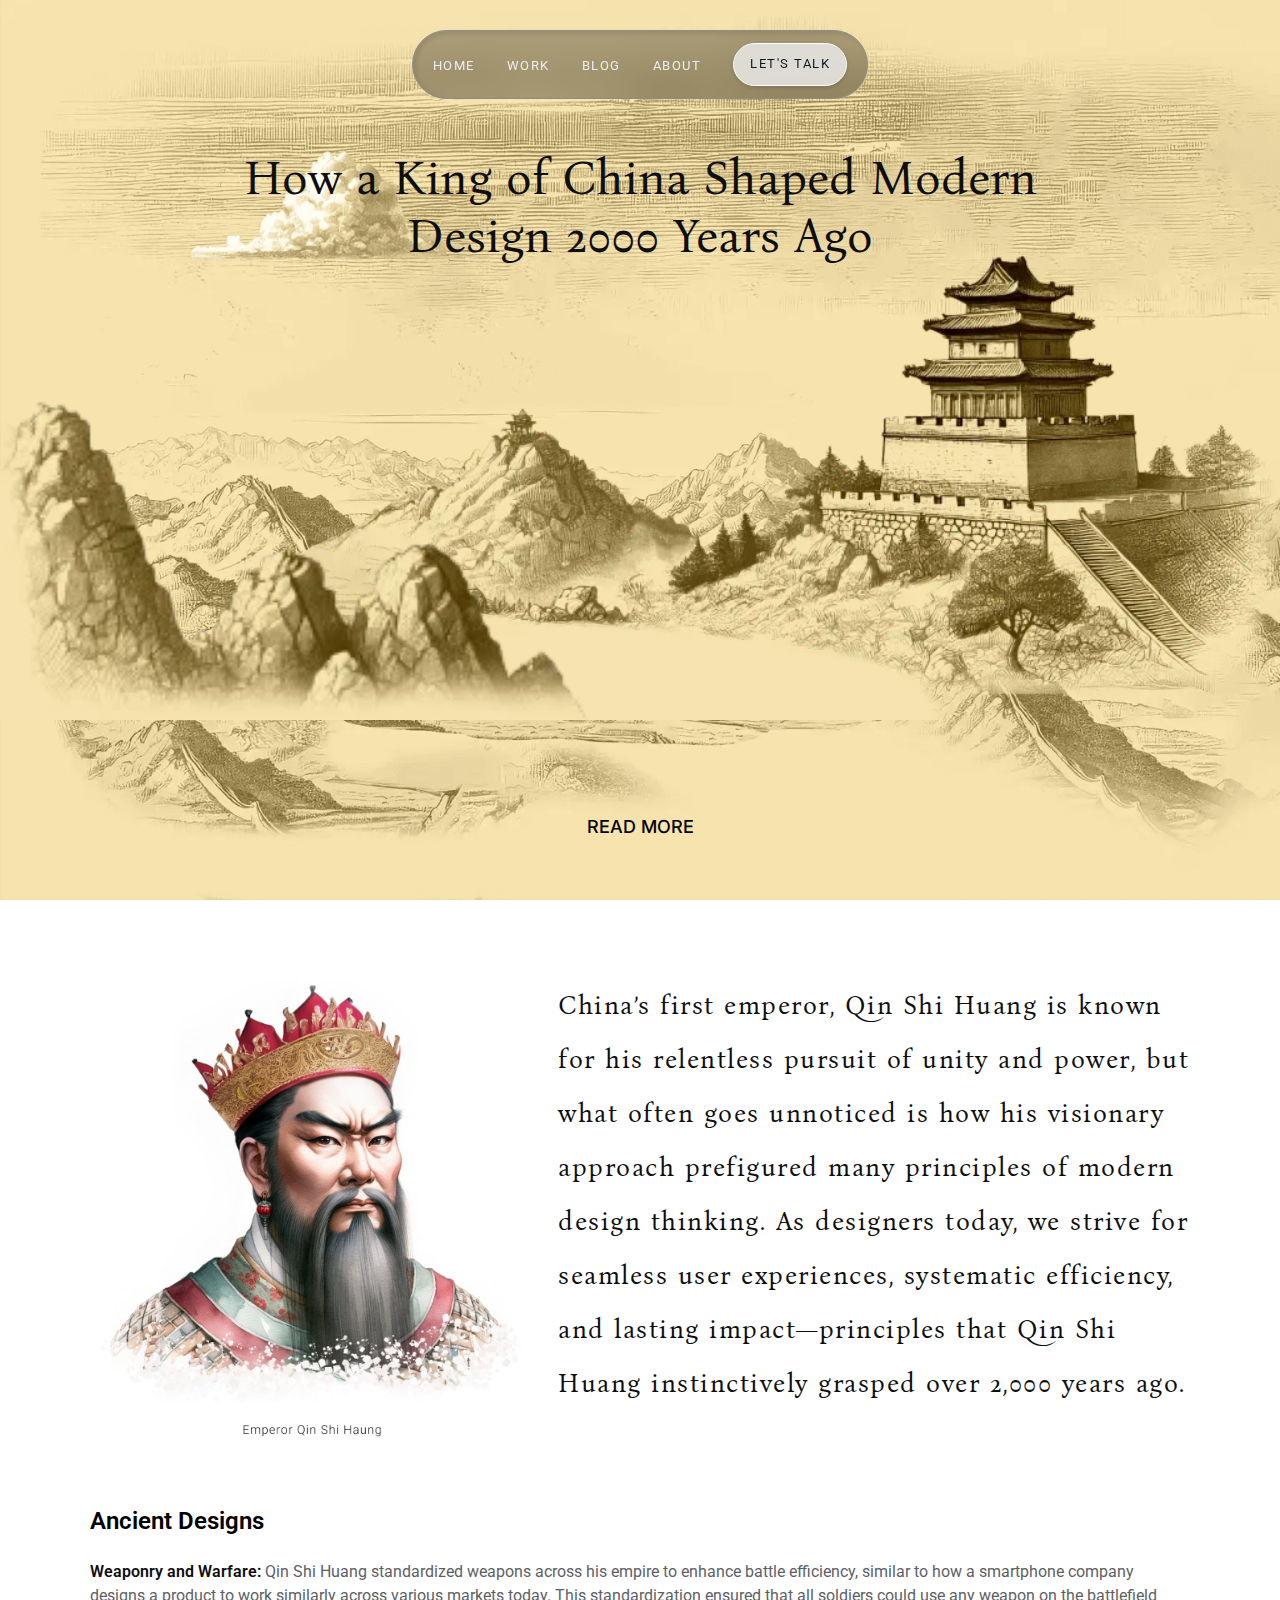
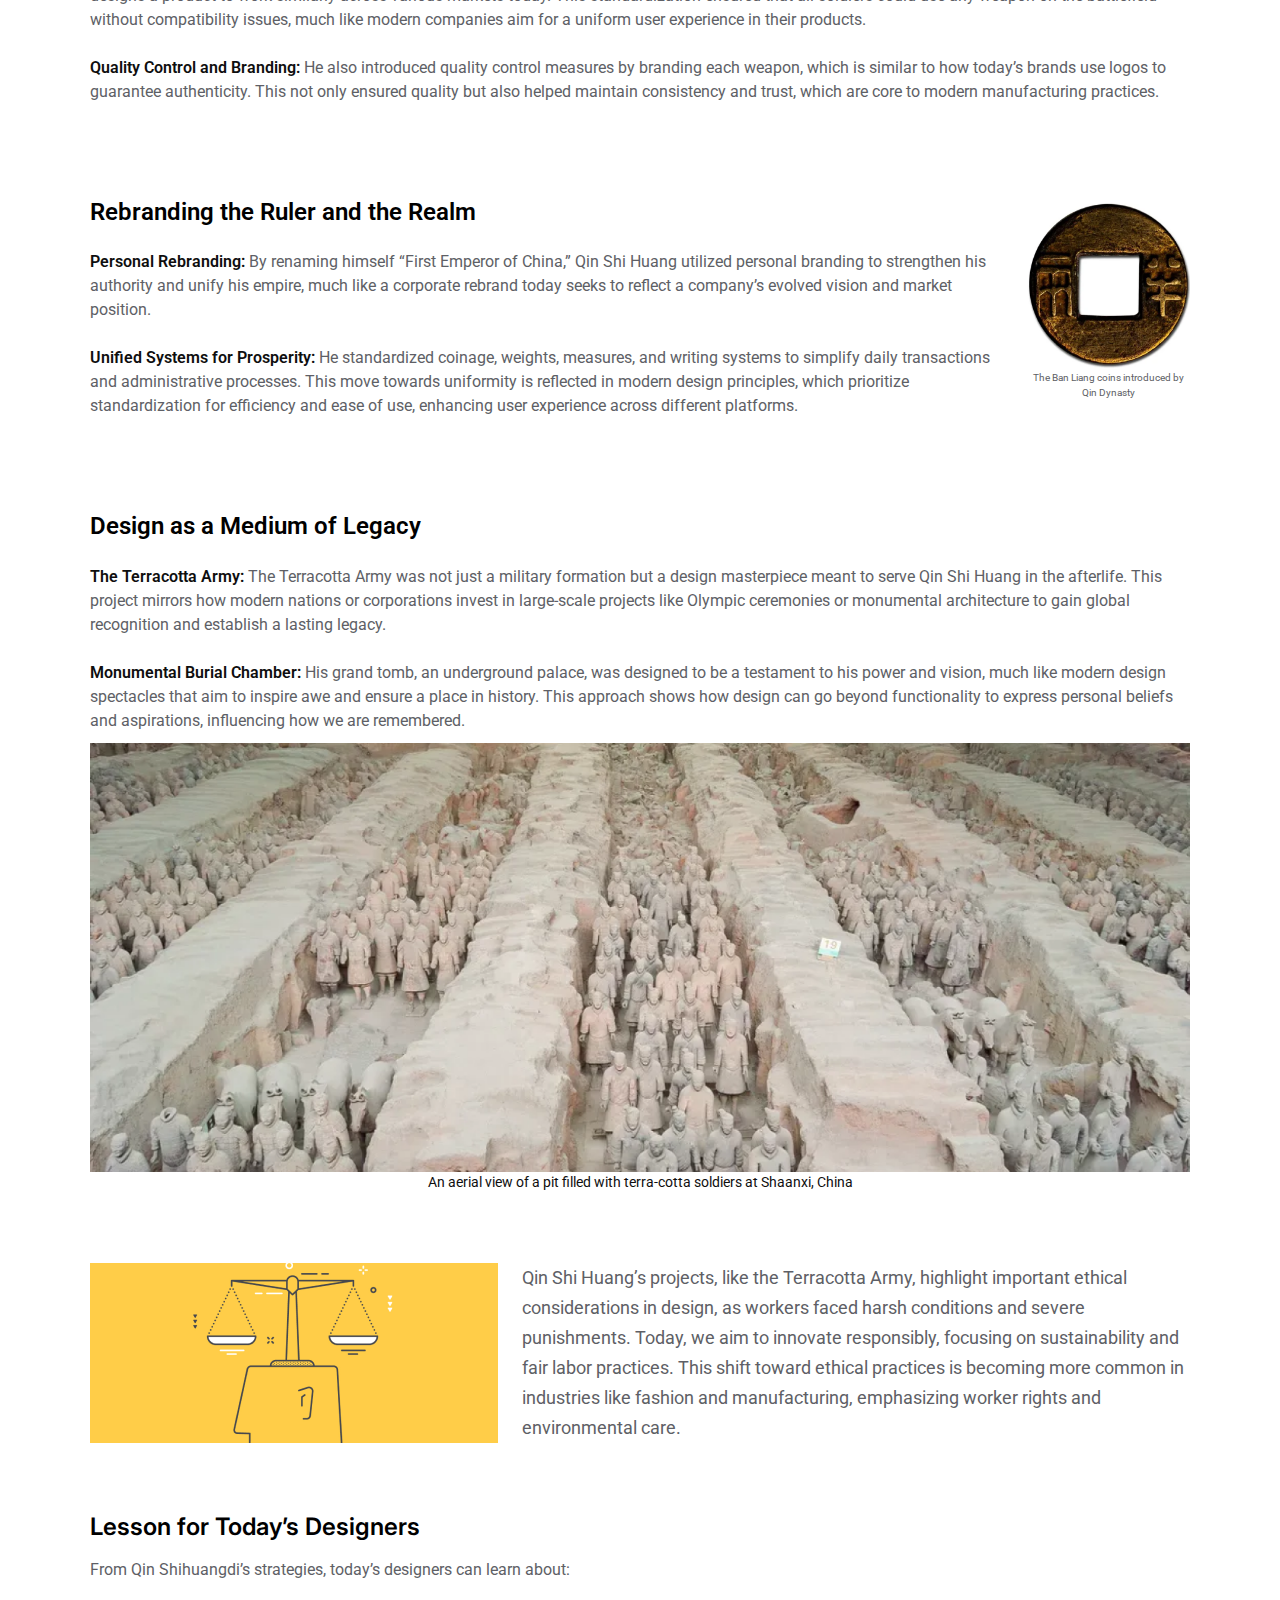
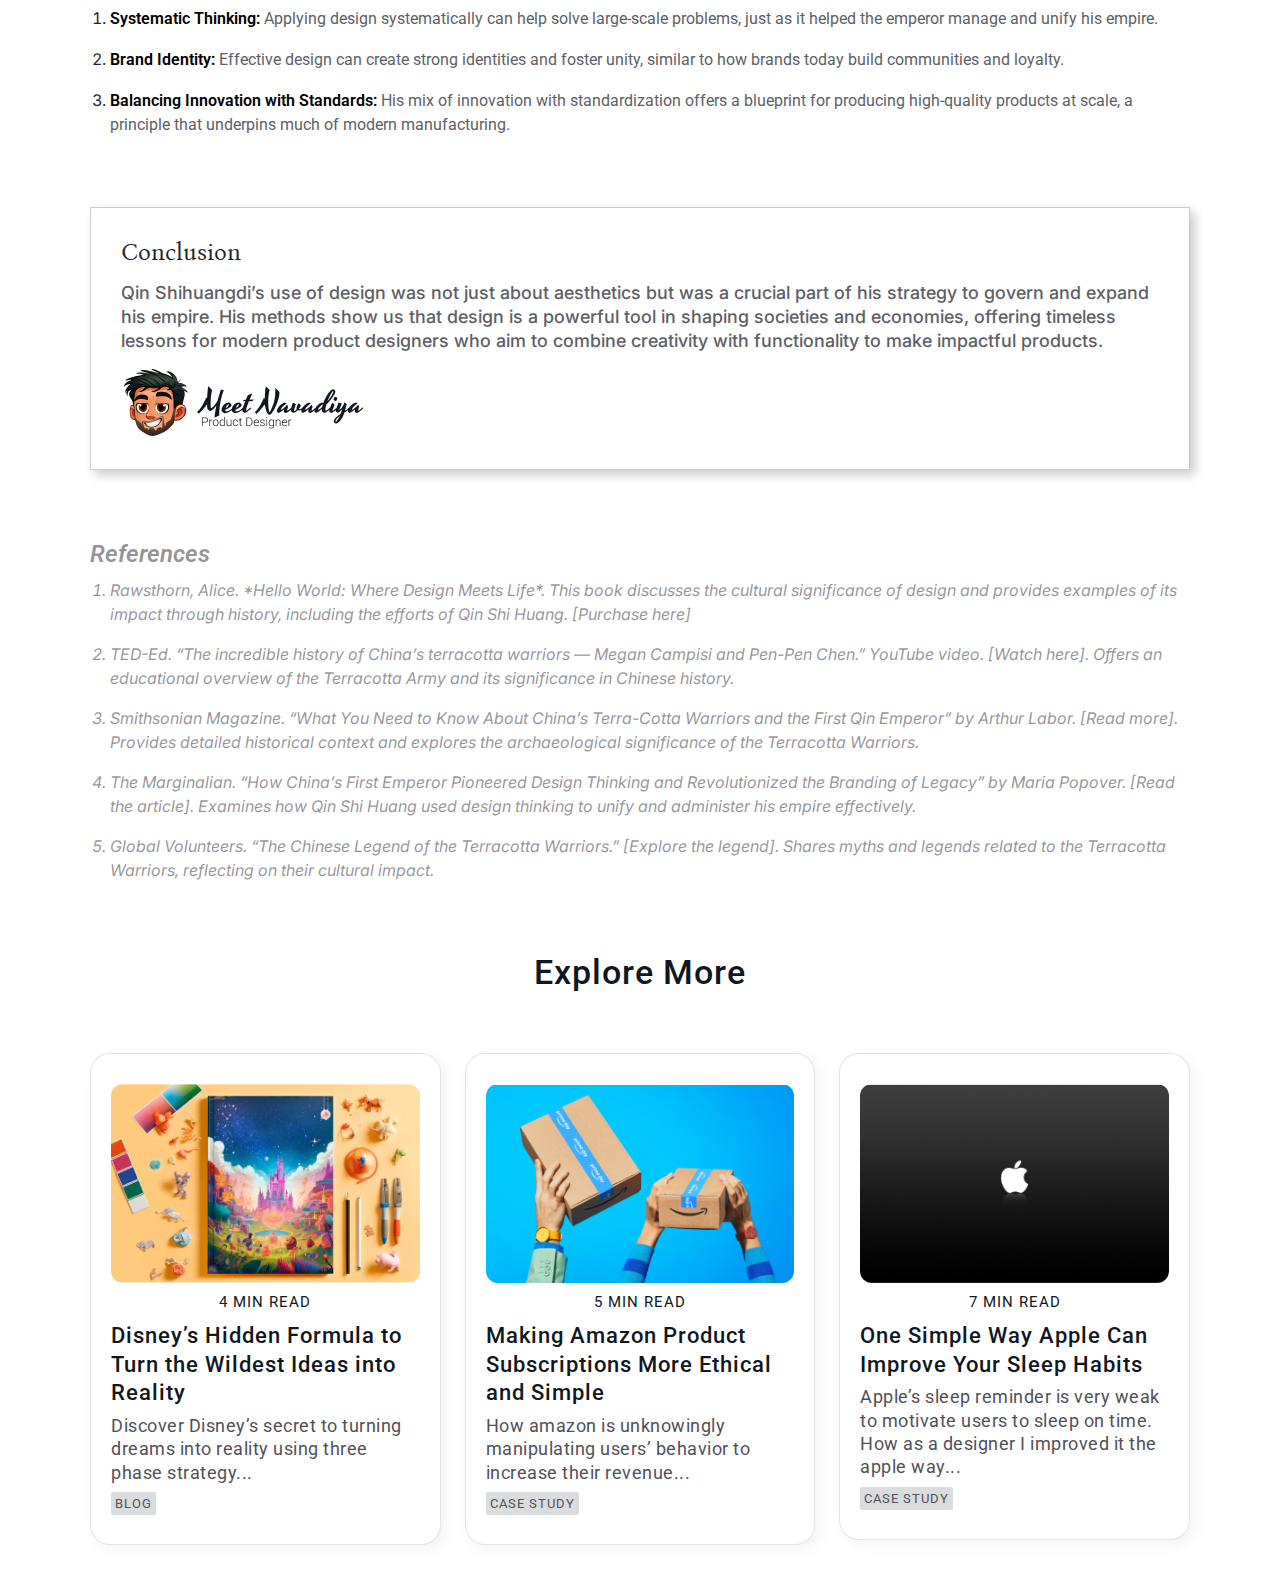
==== commit 8dc32e2e: "worked on others blog pages" ====
--- a/chinaKing.html
+++ b/chinaKing.html
@@ -4,7 +4,7 @@
 <head>
     <meta charset="UTF-8">
     <meta name="viewport" content="width=device-width, initial-scale=1.0">
-    <meta name="theme-color" content="#000000" />
+    <meta name="theme-color" content="#1A4670" />
     <title>The King of China</title>
     <link href="https://cdn.jsdelivr.net/npm/bootstrap@5.0.2/dist/css/bootstrap.min.css" rel="stylesheet">
     <link rel="stylesheet" href="assests/css/style.css">
@@ -17,14 +17,20 @@
         <span class="cloud_left fadeInLeftCloud" id="hori"></span>
         <!-- <span class="cloud_right fadeInRightCloud" id="hori2"></span> -->
         <span class="rockOne"></span>
-        <div class="topMenus">
-            <div class="topMenusOverlay"></div>
+        <div class="narBar">
             <ul>
-                <li><a href="">Home</a></li>
-                <li><a href="">Case studies</a></li>
-                <li><a href="">Blog</a></li>
-                <li><a href="">About</a></li>
-                <li><a href="" class="letTalkMenu">Let’s talk</a></li>
+                <li><a href="index.html">Home</a></li>
+                <li>
+                    <a href="">Work</a>
+                    <ul class="subMenu">
+                        <li><a href="">Work Menu 1</a></li>
+                        <li><a href="">Work Menu 1</a></li>
+                        <li><a href="">Work Menu 1</a></li>
+                    </ul>
+                </li>
+                <li><a href="index.html">Blog</a></li>
+                <li><a href="meetNavadiya.html">About</a></li>
+                <li><a class="letsTalkMenu" href="contact.html">Let's Talk</a></li>
             </ul>
         </div>
         <div class="homeContainer">
--- a/assests/css/style.css
+++ b/assests/css/style.css
@@ -1257,12 +1257,17 @@
 }
 .exploerSection .exploreSectionCards{
     position: relative;
-    border-radius: 2px;
-    border: 2px solid rgba(0, 0, 0, 0.10);
-    background: rgba(26, 70, 112, 0.10);
+    border-radius: 20px;
+    border: 1.5px solid rgba(0, 0, 0, 0.10);
+    background: #FFF;
     box-shadow: 5px 5px 15px 0px rgba(0, 0, 0, 0.05);
-    padding: 32px 24px;
+    padding: 30px 20px;
     margin-bottom: 24px;
+}
+@media(max-width: 767px){
+    .exploerSection .exploreSectionCards{
+        padding: 20px 16px;
+    }
 }
 .exploerSection .exploreSectionCards a{
     color: #000000;
@@ -1270,6 +1275,7 @@
 }
 .exploerSection .exploreSectionCards a img{
     width: 100%;
+    border-radius: 12px;
 }
 .exploerSection .exploreSectionCards a span{
     text-align: center;
@@ -1358,7 +1364,7 @@
     background-image: url('../images/footerBg.png');
     background-size: cover;
     background-attachment: fixed;
-    padding: 70px 0;
+    padding: 70px 0 20px 0;
     display: flex;
     align-items: center;
     justify-content: center;
@@ -1366,8 +1372,9 @@
 }
 footer span{
     color: #FFF;
+    color: #FFF;
     text-align: center;
-    font-family: "Roboto", sans-serif;
+    font-family: "Satoshi Variable";
     font-size: 16px;
     font-style: normal;
     font-weight: 400;
@@ -1417,8 +1424,9 @@
     margin-bottom: 40px;
 }
 footer a{
+    border-radius: 53px;
     border: 1px solid #FFF;
-    background: rgba(0, 0, 0, 0.20);
+    background: rgba(255, 255, 255, 0.20);
     backdrop-filter: blur(20px);
     display: flex;
     padding: 20px 30px;
@@ -1439,7 +1447,7 @@
     cursor: pointer;
     color: #FFFFFF;
 }
-footer p{
+footer p.footerBottomText{
     margin: 0;
     color:#FFFFFF;
     font-family: Roboto;
@@ -1449,12 +1457,605 @@
     line-height: 160%; /* 24px */
     letter-spacing: 1.5px;
 }
-footer p i{
+footer p.footerBottomText i{
     color: rgba(255, 255, 255, 0.70);
     font-style: normal;
 }
+footer p.footerBottomText a{
+    padding: 0;
+    border: none;
+    background-color: transparent;
+    font-size: 15px;
+    display: inline-block;
+    margin: 0;
+}
+#ContactUsSection{
+    position: relative;
+    margin: 60px auto;
+}
+.contactUsImg{
+    position: relative;
+}
+.contactUsImg img{
+    width: 100%;
+}
+.contactUsImg .contactUsImgOverlay{
+    position: absolute;
+    left: 0;
+    right: 0;
+    bottom: 40px;
+    width: 100%;
+    height: 300px;
+    background: linear-gradient(180deg, rgba(255,255,255,0.01578878621761204) 10%, rgba(250,249,246,0.2) 100%);
+}
+.contactUsForm{
+    position: relative;
+}
+.contactUsForm form{
+    padding: 32px;
+    border-radius: 10px;
+    border: 1px solid rgba(26, 70, 112, 0.15);
+    background: rgba(26, 70, 112, 0.05);
+}
+.contactUsForm form .formFeild{
+    margin: 0 0 24px 0;
+    position: relative;
+}
+.contactUsForm form .formFeild input,
+.contactUsForm form .formFeild textarea{
+    padding: 8px 16px;
+    border-radius: 3px;
+    border: 1px solid rgba(26, 70, 112, 0.15);
+    background: rgba(26, 70, 112, 0.05);
+    width: 100%;
+}
+.contactUsForm form .formFeild textarea{
+    height: 200px;
+    resize: none;
+}
+.contactUsForm form .formFeild input:focus,
+.contactUsForm form .formFeild textarea:focus{
+    border: solid 1px #000000;
+    box-shadow: none;
+    outline: none;
+}
+.contactUsForm form .formFeild button,
+.contactUsForm form .formFeild a{
+    border-radius: 6px;
+    background: #1A4670;
+    box-shadow: 5px 5px 15px 0px rgba(0, 0, 0, 0.05);
+    border: solid 1px transparent;
+    padding: 16px;
+    color:#FAF9F6;
+    font-family: "Roboto", sans-serif;
+    font-size: 20px;
+    font-style: normal;
+    font-weight: 400;
+    line-height: 130%; /* 26px */
+    letter-spacing: 0.5px;
+    width: 100%;
+    text-decoration: none;
+}
+.contactUsForm form .formFeild button:hover,
+.contactUsForm form .formFeild a:hover{
+    border: solid 1px #1A4670;
+    color: #1A4670;
+    background-color: transparent;
+}
+.otherButtons{
+    position: relative;
+    margin-top: 24px;
+}
+.otherButtons button{
+    border-radius: 2px;
+    border: 1px solid rgba(41, 104, 62, 0.15);
+    background: rgba(26, 70, 112, 0.05);
+    padding: 12px 16px;
+}
+.otherButtons button:focus{
+    cursor: pointer;
+    box-shadow: none;
+    outline: none;
+}
+.otherButtons button.callNow{
+    width: 100%;
+    display: flex;
+    align-items: center;
+    justify-content: center;
+    margin-bottom: 24px;
+}
+.otherButtons button.callNow svg{
+    margin-right: 8px;
+}
+.otherButtons ul{
+    list-style: none;
+    padding: 0;
+    margin: 0;
+    display: flex;
+    flex-wrap: wrap;
+    align-items: center;
+    justify-content: space-between;
+    gap: 16px;
+}
+.otherButtons ul li{
+    width: 48%;
+    display: flex;
+    align-items: center;
+}
+.otherButtons ul li button{
+    width: 100%;
+    display: flex;
+    align-items: center;
+    justify-content: space-between;
+}
+@media(max-width: 440px){
+    .otherButtons ul li{
+        width: 100%;
+    }
+}
+.walmartHeroSection{
+    position: relative;
+    width: 100%;
+    height: 100%;
+    background: radial-gradient(99.88% 114.91% at 49.17% 100%, #1975CE 0%, #0059A1 100%);
+    display: flex;
+    align-items: center;
+    justify-content: center;
+    flex-direction: column;
+}
+.narBar{
+    position: absolute;
+    left: 0;
+    right: 0;
+    margin: 0 auto;
+    top: 30px;
+    width: fit-content;
+    padding: 12px 20px;
+    border-radius: 47px;
+    border: 1.5px solid #8C8C8C;
+    background: var(--Miscellaneous-Bar-border, rgba(0, 0, 0, 0.30));
+    box-shadow: 3px 3px 5px 0px rgba(0, 0, 0, 0.10) inset;
+    backdrop-filter: blur(15px);
+    z-index: 99;
+}
+.narBar ul{
+    list-style: none;
+    padding: 0;
+    margin: 0;
+    display: flex;
+    align-items: center;
+    gap: 32px;
+}
+.narBar ul li a{
+    text-decoration: none;
+    color:#ECECEC;
+    font-family: "Roboto", sans-serif;
+    font-size: 13px;
+    font-style: normal;
+    font-weight: 400;
+    line-height: 160%; /* 20.8px */
+    letter-spacing: 1.5px;
+    text-transform: uppercase;
+    cursor: pointer;
+}
+.narBar ul li a.letsTalkMenu{
+    border-radius: 39px;
+    border: 1px solid #FFF;
+    background: rgba(250, 249, 246, 0.80);
+    box-shadow: 0px 2px 4px 0px rgba(0, 0, 0, 0.15);
+    backdrop-filter: blur(20px);
+    display: flex;
+    padding: 10px 16px;
+    justify-content: center;
+    align-items: center;
+    gap: 8px;
+    color:#101720;
+    font-size: 13px;
+    font-style: normal;
+    font-weight: 400;
+    line-height: 160%; /* 20.8px */
+    letter-spacing: 1.5px;
+    text-transform: uppercase;
+}
+.narBar ul li ul{
+    position: absolute;
+    width: 180px;
+    border: 1.5px solid #8C8C8C;
+    background: rgba(0, 0, 0, 1);
+    box-shadow: 3px 3px 5px 0px rgba(0, 0, 0, 0.10) inset;
+    backdrop-filter: blur(15px);
+    border-radius: 4px;
+    display: flex;
+    flex-direction: column;
+    gap: 6px;
+    padding: 10px 0;
+    display: none;
+}
+.narBar ul li ul li a{
+    text-decoration: none;
+    color:#ECECEC;
+    font-family: "Roboto", sans-serif;
+    font-size: 12px;
+    font-style: normal;
+    font-weight: 400;
+    line-height: 160%; /* 20.8px */
+    letter-spacing: 1.5px;
+    text-transform: uppercase;
+}
+.narBar ul li:hover ul{
+    display: flex;
+}
+@media(max-width: 767px){
+    .narBar{
+        top: 15px;
+    }
+    .narBar ul{
+        gap: 16px;
+    }
+    .narBar ul li a{
+        font-size: 12px;
+    }
+}
+.walmartHeading{
+    position: relative;
+    position: relative;
+    height: 100%;
+    display: flex;
+    align-items: center;
+    justify-content: center;
+    flex-direction: column;
+}
+.walmartHeading h1{
+    color:#FAF9F6;
+    text-align: center;
+    font-family: "Bona Nova";
+    font-size: 77px;
+    font-style: normal;
+    font-weight: 400;
+    line-height: 120%;
+    max-width: 1416px;
+}
+.walmartHeading ul{
+    list-style: none;
+    padding: 0;
+    margin: 70px 0 0 0;
+    display: flex;
+    align-items: center;
+    justify-content: center;
+    gap: 30px;
+}
+.walmartHeading ul li{
+    padding: 20px 60px;
+    border-radius: 65px;
+    border: 1.5px solid #FFF;
+    background: var(--color-blue-white-background, rgba(255, 255, 255, 0.20));
+    backdrop-filter: blur(20px);
+    color: rgba(250, 249, 246, 0.60);
+    text-align: center;
+    font-family: "Roboto", sans-serif;
+    font-size: 16px;
+    font-style: normal;
+    font-weight: 400;
+    line-height: 160%; /* 25.6px */
+    letter-spacing: 1.5px;
+    text-transform: uppercase;
+}
+.walmartHeading img{
+    width: 100px;
+    margin: 0 auto;
+    text-align: center;
+    position: absolute;
+    left: 0;
+    right: 0;
+    margin: 0 auto;
+    bottom: 0;
+}
+@media(max-width: 1366px){
+    .walmartHeading h1{
+        font-size: 60px;
+        padding: 0 30px;
+        max-width: 1140px;
+    }
+    .walmartHeading ul li{
+        padding: 10px 40px;
+    }
+}
+.aboutWalmart{
+    position: relative;
+}
+.walmartAboutText{
+    position: relative;
+    margin: 70px 0 60px 0;
+    color: #0E0E0E;
+    text-align: justify;
+    font-family: "Bona Nova";
+    font-size: 30px;
+    font-style: normal;
+    font-weight: 400;
+    line-height: 150%; /* 45px */
+    letter-spacing: 0.5px;
+}
+.aboutWalmart h2{
+    color: #000;
+    font-family: "Roboto", sans-serif;
+    font-size: 34px;
+    font-style: normal;
+    font-weight: 500;
+    line-height: 120%; /* 40.8px */
+    letter-spacing: 1px;
+    margin-bottom: 24px;
+}
+.aboutWalmart h3{
+    color: #000000;
+    font-family: "Roboto", sans-serif;
+    font-size: 26px;
+    font-style: normal;
+    font-weight: 600;
+    line-height: 120%; /* 31.2px */   
+}
+.aboutWalmart  p{
+    color: #505158;
+    text-align: justify;
+    font-family: "Roboto", sans-serif;
+    font-size: 20px;
+    font-style: normal;
+    font-weight: 400;
+    line-height: 130%; /* 26px */
+    letter-spacing: 0.5px;
+    margin-bottom: 20px;
+}
+@media(max-width: 1366px){
+    .walmartAboutText{
+        font-size: 24px;
+    }
+    .aboutWalmart h2{
+        font-size: 28px;
+    }
+    .aboutWalmart h3{
+        font-size: 24px;
+    }
+    .aboutWalmart  p{
+        font-size: 18px;
+    }
+}
+@media(max-width: 767px){
+    .walmartAboutText{
+        font-size: 20px;
+    }
+    .aboutWalmart h2{
+        font-size: 22px;
+    }
+}
+.walmartSlider{
+    position: relative;
+    width: 80%;
+    margin: 0 auto 60px;
+}
 
+.meetNavadiyaAboutMe{
+    position: relative;
+    border-radius: 3px;
+    border: 1px solid rgba(26, 70, 112, 0.15);
+    background: rgba(26, 70, 112, 0.05);
+    padding: 22px 32px;
+    margin-top: 60px;
+    margin-bottom: 30px;
+}
+.meetNavadiyaAboutMe span{
+    color:#101720;
+    font-family: "Inter", sans-serif;
+    font-size: 15px;
+    font-style: normal;
+    font-weight: 300;
+    line-height: 120%; /* 18px */
+    letter-spacing: 1px;
+    display: block;
+    margin-bottom: 24px;
+}
+.meetNavadiyaAboutMe h2{
+    color: #101720;
+    font-family: "Inter", sans-serif;
+    font-size: 45px;
+    font-style: normal;
+    font-weight: 400;
+    line-height: 120%; /* 54px */
+    margin-bottom: 24px;
+}
+.meetNavadiyaAboutMe p{
+    margin-bottom: 24px;
+    color: #505158;
+    font-family: "Inter", sans-serif;
+    font-size: 20px;
+    font-style: normal;
+    font-weight: 400;
+    line-height: 130%; /* 26px */
+    letter-spacing: 0.5px;
+}
+@media(max-width: 1366px){
+    .meetNavadiyaAboutMe span{
+        font-size: 14px;
+    }
+    .meetNavadiyaAboutMe h2{
+        font-size: 30px;
+    }
+    .meetNavadiyaAboutMe p{
+        font-size: 18px;
+    }
+}
+.MyHighlightSection{
+    position: relative;
+}
+.MyHighlightSection h2{
+    margin-bottom: 24px;
+    color: #101720;
+    font-family: "Roboto", sans-serif;
+    font-size: 45px;
+    font-style: normal;
+    font-weight: 400;
+    line-height: 120%;
+}
+.MyHighlightSection ul{
+    list-style: none;
+    margin: 0;
+    padding: 0;
+    display: flex;
+    align-items: center;
+    justify-content: space-between;
+    flex-wrap: wrap;
+    gap: 12px;    
+}
+.MyHighlightSection ul li{
+    display: flex;
+    align-items: center;
+    justify-content: space-between;
+    width: 49%;
+    margin-bottom: 16px;
+    border-radius: 2px;
+    border: 1px solid rgba(26, 70, 112, 0.15);
+    background: rgba(26, 70, 112, 0.05);
+    padding: 10px 16px;
+}
+.MyHighlightSection ul li p{
+    margin: 0;
+    color: var(--color-body-text, #505158);
+    font-family: "Roboto", sans-serif;
+    font-size: 20px;
+    font-style: normal;
+    font-weight: 400;
+    line-height: 130%; /* 26px */
+    letter-spacing: 0.5px;
+}
+.MyHighlightSection ul li span{
+    color:#505158;
+    font-family: "Roboto", sans-serif;
+    font-size: 20px;
+    font-style: normal;
+    font-weight: 400;
+    line-height: 130%; /* 26px */
+    letter-spacing: 0.5px;
+}
+.MyHighlightSection .myReadings{
+    border-radius: 2px;
+    border: 1px solid rgba(26, 70, 112, 0.15);
+    background: rgba(26, 70, 112, 0.05);
+    padding: 32px;
+}
+.MyHighlightSection .myReadings ul{
+    display: flex;
+    flex-direction: column;
+}
+.MyHighlightSection .myReadings ul li{
+    width: 100%;
+    background-color: transparent;
+    border: none;
+    padding: 0;
+}
+.MyHighlightSection .socailMediaSection{
+    position: relative;
+}
+.MyHighlightSection .socailMediaSection ul{
+    display: flex;
+    align-items: center;
+}
+.MyHighlightSection .socailMediaSection ul li{
+    display: flex;
+    flex: 1;
+}
+.MyHighlightSection .socailMediaSection ul li button{
+    background-color: transparent;
+    border: none;
+    display: flex;
+    align-items: center;
+    justify-content: space-between;
+    width: 100%;
+}
+@media(max-width: 1366px){
+    .MyHighlightSection h2{
+        font-size: 35px;
+    }
+    .MyHighlightSection ul li p{
+        font-size: 16px;
+    }
+    .MyHighlightSection ul li span{
+        font-size: 16px;
+    }
+}
+@media(max-width: 767px){
+    .MyHighlightSection h2{
+        font-size: 26px;
+    }
+    .MyHighlightSection ul{
+        gap: 2px;
+    }
+    .MyHighlightSection ul li{
+        width: 100%;
+    }
+}
+.myCVButton{
+    position: relative;
+    text-align: center;
+    margin-bottom: 30px;
+}
+.myCVButton button{
+    border-radius: 8px;
+    background: #1A4670;
+    box-shadow: 5px 5px 15px 0px rgba(0, 0, 0, 0.05);
+    padding: 10px;
+    color: #FAF9F6;
+    font-family: "Roboto", sans-serif;
+    font-size: 20px;
+    font-style: normal;
+    font-weight: 400;
+    line-height: 130%; /* 26px */
+    letter-spacing: 0.5px;
+    border: solid 1px #1A4670;
+    width: 40%;
+}
+.myCVButton button:hover{
+    background-color: #FFFFFF;
+    border: solid 1px #1A4670;
+    color: #1A4670;
+}
+.LightUpYourEntertainmentHeroSection{
+    position: relative;
+    width: 100%;
+    height: 100%;
+    background-image: url(../images/LightUpYourEntertainment_bg.png);
+    background-size: cover;
+    background-attachment: fixed;
+}
+.LightUpYourEntertainmentHeroSection .walmartHeading ul li{
+    border: solid 1.5px #FFFFFF;   
+}
+.LightUpYourEntertainmentHeroSection .walmartHeading img{
+    width: 250px;
+}
+.aboutLightUpYour{
+    position: relative;
+    margin: 60px auto;
+}
+.aboutLightUpYour p{
+    color: #0E0E0E;
+    text-align: justify;
+    font-size: 30px;
+    font-style: normal;
+    font-weight: 400;
+    line-height: 150%; /* 45px */
+    letter-spacing: 0.5px;
+}
+@media(max-width: 1366px){
+    .aboutLightUpYour p{
+        font-size: 22px;
+        line-height: 130%; /* 45px */
+    }
+}
+@media(max-width: 767px){
+    .aboutLightUpYour p{
+        font-size: 20px;
+        line-height: 120%; /* 45px */
+    }
+}
 /* font-family: "Bona Nova", serif; */
 /* font-family: "Inter", sans-serif; */
 /* font-family: "Roboto", sans-serif; */
-/* font-family: "Yesteryear", cursive; */+/* font-family: "Yesteryear", cursive; */
